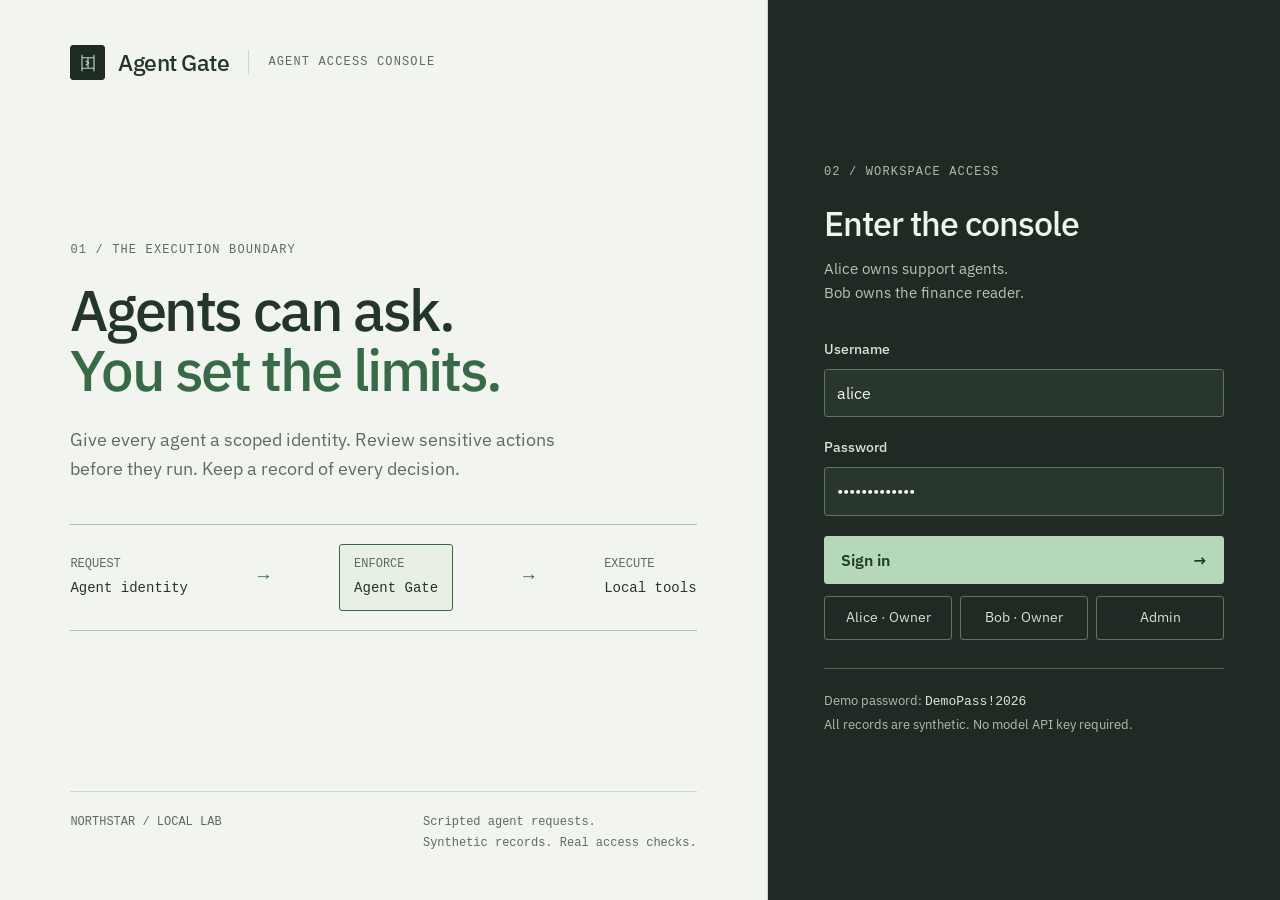
==== web/index.html @ b52f1c4b "Publish Agent Gate access console, Python backend, and public browser demo" ====
<!doctype html>
<html lang="en">
<head>
  <meta charset="utf-8">
  <meta name="viewport" content="width=device-width,initial-scale=1">
  <meta name="theme-color" content="#202a25">
  <title>Agent Gate · Agent Access Console</title>
  <meta name="description" content="Scoped agent identities, exact-action approvals, and local mock enterprise tools.">
  <link rel="icon" href="favicon.svg">
  <link rel="preload" href="fonts/plex-regular.woff" as="font" type="font/woff" crossorigin>
  <link rel="preload" href="fonts/plex-semibold.woff" as="font" type="font/woff" crossorigin>
  <link rel="stylesheet" href="style.css">
  <script src="app.js" defer></script>
</head>
<body>
  <div id="app"></div>
  <div id="toast" class="hidden" role="status" aria-live="polite"></div>
</body>
</html>
---- web/style.css ----
@font-face{font-family:'IBM Plex Sans';src:url('fonts/plex-regular.woff') format('woff');font-style:normal;font-weight:400;font-display:swap}
@font-face{font-family:'IBM Plex Sans';src:url('fonts/plex-medium.woff') format('woff');font-style:normal;font-weight:500;font-display:swap}
@font-face{font-family:'IBM Plex Sans';src:url('fonts/plex-semibold.woff') format('woff');font-style:normal;font-weight:600 800;font-display:swap}
:root{--ink:#202a25;--text:#24352b;--muted:#5d6c62;--paper:#f1f4ef;--surface:#fcfdfb;--accent:#386a48;--accent-dark:#285137;--accent-soft:#e3eee2;--line:#cdd7cc;--nav-line:#465449;--radius:3px;--bad:#993e36;--bad-soft:#f6e8e3;--warn:#815b26;--warn-soft:#f6eddb;--font:'IBM Plex Sans',Arial,sans-serif;--mono:ui-monospace,'SFMono-Regular',Consolas,'Liberation Mono',monospace;color-scheme:light}
*{box-sizing:border-box}
body{margin:0;background:var(--paper);font:16px/1.55 var(--font);color:var(--text);-webkit-font-smoothing:antialiased}
::selection{background:#c4dcc4;color:var(--ink)}
button,input,select,textarea{font:inherit}
button,a,input,select,textarea{outline-offset:4px}
:where(button,a,input,select,textarea):focus-visible{outline:2px solid var(--accent);outline-offset:3px}
button{cursor:pointer;border:1px solid var(--line);border-radius:var(--radius);background:var(--surface);padding:10px 16px;color:var(--text);font-weight:600;min-height:44px;transition:background .16s ease,border-color .16s ease,color .16s ease,transform .16s ease}
button:hover{background:var(--accent-soft);border-color:#809c85;color:var(--accent-dark)}
button:active{transform:translateY(1px)}
button:disabled{opacity:.5;cursor:wait;transform:none}
a{color:var(--accent);text-underline-offset:4px;transition:color .16s ease}
a:hover{color:var(--accent-dark)}
.primary{background:var(--accent);border-color:var(--accent);color:#fff}
.primary:hover{background:var(--accent-dark);border-color:var(--accent-dark);color:#fff}
input,select,textarea{width:100%;border:1px solid #a7b8a8;border-radius:var(--radius);background:var(--surface);color:var(--text);padding:11px 12px;transition:border-color .16s ease,background .16s ease;min-height:46px}
input:hover,select:hover,textarea:hover{border-color:var(--accent);background:#fff}
input:focus,select:focus,textarea:focus{border-color:var(--accent)}
textarea{min-height:148px;resize:vertical;font-size:15px;line-height:1.7;tab-size:2}
label{display:block;font-size:14px;font-weight:500;margin:0 0 8px}
h1,h2,h3,p{margin:0}
h1{font-size:clamp(28px,2.5vw,40px);font-weight:500;letter-spacing:-1.3px;line-height:1.15}
h2{font-size:23px;font-weight:500;letter-spacing:-.7px;line-height:1.25}
h3{font-size:18px;font-weight:500;letter-spacing:-.3px}
strong{font-weight:600}
.muted{color:var(--muted);font-size:14px;line-height:1.6}
.small{font-size:14px;line-height:1.6}
.mono{font-family:var(--mono);font-size:14px}
.eyebrow,.section-index,.nav-index,.meta-label,.environment,.panel-kicker{font-family:var(--mono);font-size:12px;font-weight:400;text-transform:uppercase;letter-spacing:1.15px;line-height:1.6}
.eyebrow{color:var(--muted);margin-bottom:10px}
.hidden{display:none!important}
.shell{min-height:100vh}
.console-head{background:var(--ink);color:#ecf2eb;padding:0 40px;border-bottom:1px solid #111c15}
.console-top{display:flex;align-items:center;justify-content:space-between;gap:24px;padding:23px 0 19px}
.brand{display:flex;align-items:center;gap:13px;font-size:23px;font-weight:500;letter-spacing:-.5px;white-space:nowrap}
.mark{display:grid;place-items:center;width:35px;height:35px;border:1px solid #617466;border-radius:var(--radius);color:#bad8bd;flex-shrink:0}
.mark svg{width:24px;height:24px}
.brand-divider{height:25px;width:1px;background:var(--nav-line);margin:0 6px}
.brand-caption{font:12px/1.6 var(--mono);text-transform:uppercase;letter-spacing:1.15px;color:#b9c7bc}
.environment{color:#bed1bf;display:flex;align-items:center;gap:10px;white-space:nowrap}
.environment:before{content:'';height:6px;width:6px;background:#b5d8bb;border-radius:var(--radius)}
.nav{display:flex;gap:4px;border-top:1px solid var(--nav-line);overflow-x:auto;scrollbar-width:thin}
.nav button{display:flex;align-items:center;gap:11px;position:relative;text-align:left;background:transparent;color:#c0cec2;border-color:transparent;border-radius:var(--radius);padding:16px 18px;white-space:nowrap;font-size:15px;font-weight:400;min-height:56px}
.nav button:first-child{padding-left:0;padding-right:23px}
.nav button:hover{background:#304136;color:#fff}
.nav button.active{color:#fff;background:#ffffff08}
.nav button.active:hover{background:#3a4d3e;border-color:#738a77}
.nav button.active:after{content:'';position:absolute;bottom:0;left:12px;right:12px;height:2px;background:#b5d8bb}
.nav button:first-child.active:after{left:0}
.nav button:focus-visible{outline-color:#bad8bd;outline-offset:-4px}
.nav-index{color:#8ea193;font-size:12px}
.nav .active .nav-index{color:#b5d8bb}
.main{max-width:1540px;padding:35px 40px 28px;margin:auto;min-width:0}
.topline{display:flex;justify-content:space-between;align-items:center;gap:20px;margin-bottom:26px}
.top-actions{display:flex;align-items:center;gap:20px}
.account{display:flex;gap:10px;align-items:center}
.account strong{display:block;font-size:15px}
.account .muted{display:block;font-size:13px}
.avatar{border:1px solid #a9b9a9;color:var(--accent);border-radius:var(--radius);width:37px;height:37px;display:grid;place-items:center;font:15px var(--mono)}
.status-strip{display:flex;gap:0;align-items:stretch;border-top:1px solid var(--line);border-bottom:1px solid var(--line);margin-bottom:28px}
.status-item{display:flex;align-items:center;gap:15px;padding:17px 28px 17px 0;min-width:0}
.status-item+.status-item{border-left:1px solid var(--line);padding-left:28px}
.status-item:last-child{margin-left:auto}
.status-value{font:25px/1.1 var(--mono);letter-spacing:-1px;white-space:nowrap}
.status-item strong{display:block;font-size:14px;font-weight:500}
.status-item .muted{font-size:13px}
.workspace{display:grid;grid-template-columns:minmax(0,1fr) 330px;gap:24px;align-items:start}
.panel{background:var(--surface);border:1px solid var(--line);border-radius:var(--radius);padding:26px;min-width:0}
.panel-head{display:flex;justify-content:space-between;align-items:center;gap:16px;padding-bottom:20px;border-bottom:1px solid var(--line);margin-bottom:24px}
.panel-kicker{color:var(--muted);margin-bottom:8px}
.section-index{color:var(--accent);display:flex;gap:10px;align-items:center;flex-shrink:0}
.section-index:before{content:'';height:1px;width:25px;background:var(--accent)}
.builder-section{display:grid;grid-template-columns:120px minmax(0,1fr);gap:20px;padding:0 0 24px;margin-bottom:24px;border-bottom:1px solid var(--line)}
.builder-section:last-of-type{margin-bottom:18px}
.step-caption{padding-top:2px}
.step-caption .meta-label{color:var(--muted);margin-bottom:5px}
.step-caption h3{font-size:16px}
.builder-fields{min-width:0;display:grid;gap:16px}
.identity-controls{display:grid;grid-template-columns:minmax(0,1fr) auto;gap:12px;align-items:end}
.identity-controls button{white-space:nowrap;min-height:47px}
.credential-message{font:12px/1.6 var(--mono);color:var(--muted);overflow-wrap:anywhere}
.request-fields{display:grid;grid-template-columns:minmax(0,1fr) minmax(150px,.7fr);gap:16px}
.approval-field{max-width:420px}
.approval-field .muted{margin-top:7px;font-size:13px}
.execute-bar{display:flex;gap:20px;align-items:center;justify-content:space-between}
.execute-bar .muted{max-width:330px;font-size:13px}
.execute-bar button{display:flex;align-items:center;justify-content:space-between;gap:26px;min-width:205px}
.permission-panel{background:#e9efe6;padding:23px}
.permission-panel .panel-head{align-items:flex-start}
.permission-panel h2{font-size:21px}
.permission-panel .resource-row{padding:18px 0;align-items:flex-start}
.identity-number{color:#718672;font:12px var(--mono);padding-top:5px}
.scope-list{display:flex;flex-wrap:wrap;gap:6px;margin-top:10px}
.scope-tag{font:12px/1.5 var(--mono);padding:4px 7px;border:1px solid #bccbbb;border-radius:var(--radius);color:var(--accent-dark);background:#f7faf4;overflow-wrap:anywhere}
.resource-row{display:flex;justify-content:space-between;gap:16px;align-items:center;padding:18px 0;border-bottom:1px solid var(--line)}
.resource-row:last-child{border-bottom:0}
.resource-row strong{font-size:16px}
.resource-list{display:grid;gap:0}
.resource-row .mono{overflow-wrap:anywhere}
.divider{margin:23px 0;border-top:1px solid var(--line)}
.flow-list{list-style:none;padding:0;margin:17px 0 0;counter-reset:flow;display:grid;gap:12px}
.flow-list li{counter-increment:flow;display:flex;gap:12px;font-size:14px;line-height:1.6}
.flow-list li:before{content:counter(flow,decimal-leading-zero);font:12px/1.8 var(--mono);color:var(--accent);flex-shrink:0}
.boundary-note{margin-top:24px;padding-top:17px;border-top:1px solid #bccbbb}
.boundary-note .meta-label{color:var(--accent);margin-bottom:8px}
.boundary-note p{font-size:13px;line-height:1.7;color:var(--muted)}
.pill{display:inline-block;padding:4px 8px;border:1px solid var(--line);border-radius:var(--radius);background:#edf1eb;color:#53634f;font:12px/1.5 var(--mono);white-space:nowrap}
.pill.allow,.pill.approved{background:#e4efdf;color:#315c3c;border-color:#b6ceb2}
.pill.deny,.pill.revoked,.pill.rejected{background:var(--bad-soft);color:var(--bad);border-color:#ddbeb5}
.pill.pending,.pill.approval_required{background:var(--warn-soft);color:var(--warn);border-color:#d8c59e}
.pill.consumed,.pill.expired{background:#edf0e9;color:#5c6858}
.result{margin-top:24px;border-top:1px solid var(--line);padding-top:21px}
.result-banner{display:flex;align-items:center;gap:13px;margin-bottom:17px}
.result-symbol{width:36px;height:36px;border:1px solid var(--line);border-radius:var(--radius);display:grid;place-items:center;color:var(--accent);font-size:22px;flex-shrink:0}
.result-empty{display:flex;justify-content:space-between;align-items:start;gap:24px}
.result-empty .muted{max-width:460px}
.result-empty .meta-label{margin-bottom:8px;color:var(--muted)}
.waiting-label{font:12px/1.5 var(--mono);color:var(--muted);white-space:nowrap;padding-top:3px}
.code{background:var(--ink);color:#d7e6d4;border:1px solid #425747;border-radius:var(--radius);padding:18px;font:14px/1.8 var(--mono);overflow:auto;white-space:pre-wrap;overflow-wrap:anywhere;max-height:300px;margin:16px 0 0}
.trace{list-style:none;padding:0;margin:16px 0;counter-reset:trace}
.trace li{counter-increment:trace;padding:8px 0;border-bottom:1px solid #e4eae1;font-size:14px;display:flex;gap:14px;align-items:baseline;overflow-wrap:anywhere}
.trace li:before{content:counter(trace,decimal-leading-zero);font:12px/1.6 var(--mono);color:var(--accent);flex-shrink:0}
.actions{display:flex;flex-wrap:wrap;gap:10px;align-items:center}
.table-wrap{overflow:auto;scrollbar-width:thin}
table{width:100%;border-collapse:collapse;font-size:14px}
th{text-align:left;color:var(--muted);font:12px/1.6 var(--mono);text-transform:uppercase;letter-spacing:.65px;border-bottom:1px solid #9fb49f;padding:13px 16px;background:#f3f6f0;white-space:nowrap}
td{border-bottom:1px solid var(--line);padding:17px 16px;vertical-align:top;font-variant-numeric:tabular-nums;max-width:420px}
td:first-child,th:first-child{padding-left:10px}
td:last-child,th:last-child{padding-right:10px}
tbody tr{transition:background .16s ease}
tbody tr:hover{background:#eef4ea}
td pre{margin:6px 0 0;white-space:pre-wrap;overflow-wrap:anywhere}
td .muted{margin-top:4px;font-size:13px}
td .actions button{padding:7px 11px;min-height:38px}
.notice{background:#eef3e9;border:1px solid #c7d6c0;border-left:3px solid var(--accent);border-radius:var(--radius);padding:14px 16px;font-size:14px;line-height:1.65;margin-bottom:22px}
.spaced{margin-top:22px}
.empty{padding:28px 0;color:var(--muted);font-size:14px}
.console-foot{display:flex;justify-content:space-between;gap:20px;margin-top:27px;padding-top:17px;border-top:1px solid var(--line);color:var(--muted);font:12px/1.7 var(--mono)}
#toast{position:fixed;bottom:24px;right:24px;max-width:min(460px,calc(100vw - 32px));background:var(--ink);color:#eff5ec;padding:16px 20px;border:1px solid #68806b;border-left:3px solid #b5d8bb;border-radius:var(--radius);z-index:20;font-size:14px;line-height:1.6}
.error-text{color:var(--bad);margin-top:12px;font-size:14px;min-height:0}
.login-wrap{min-height:100vh;display:grid;grid-template-columns:minmax(0,1.2fr) minmax(410px,.8fr)}
.login-story{background:var(--paper);color:var(--text);padding:45px clamp(35px,5.5vw,85px);display:flex;flex-direction:column;justify-content:space-between;gap:60px;border-right:1px solid var(--line)}
.login-story .mark{background:var(--ink);border-color:var(--ink)}
.login-story .brand-caption{color:var(--muted)}
.login-story .brand-divider{background:var(--line)}
.login-copy{margin:35px 0;max-width:660px}
.login-story h1{font-size:clamp(44px,4.5vw,68px);max-width:660px;line-height:1.05;letter-spacing:-2.4px;margin:20px 0 24px;font-weight:500}
.login-story h1 span{color:var(--accent)}
.login-story .intro{font-size:18px;line-height:1.65;color:var(--muted);max-width:520px}
.boundary-diagram{margin-top:40px;border-top:1px solid #aebeac;border-bottom:1px solid #aebeac;display:flex;align-items:center;justify-content:space-between;gap:16px;padding:19px 0;font:12px/1.8 var(--mono);color:var(--muted)}
.boundary-diagram strong{display:block;font-size:14px;font-weight:400;color:var(--text)}
.boundary-diagram .boundary-arrow{color:var(--accent);font-size:19px}
.boundary-diagram .boundary-center{padding:9px 14px;border:1px solid var(--accent);border-radius:var(--radius);background:#e8f0e3}
.story-footer{display:flex;align-items:start;justify-content:space-between;gap:25px;border-top:1px solid var(--line);padding-top:20px;font:12px/1.8 var(--mono);color:var(--muted)}
.story-footer p{max-width:340px}
.login-side{background:var(--ink);display:flex;align-items:center;justify-content:center;padding:45px 40px;color:#eff5ec}
.login-form{max-width:400px;width:100%}
.login-form .eyebrow{color:#aabdae;margin-bottom:20px}
.login-form h2{font-size:34px;font-weight:500;letter-spacing:-1px;margin-bottom:12px}
.login-form>.muted{color:#b4c6b8;font-size:15px}
.login-form form{margin-top:34px}
.login-form .field{margin-bottom:20px}
.login-form label{color:#d9e4d9;font-size:14px}
.login-form input{background:#29362d;color:#f2f6ee;border-color:#617364}
.login-form input:hover,.login-form input:focus{background:#304036;border-color:#b5d8bb}
.login-form :focus-visible{outline-color:#b5d8bb}
.login-form .primary{width:100%;display:flex;justify-content:space-between;align-items:center;background:#b5d8bb;color:#203c29;border-color:#b5d8bb;margin-top:9px;min-height:48px}
.login-form .primary:hover{background:#d0e6ce;border-color:#d0e6ce}
.login-users{display:grid;grid-template-columns:1fr 1fr 1fr;gap:8px;margin-top:12px}
.login-users button{padding:9px 5px;font-size:14px;font-weight:400;background:transparent;color:#d5e2d4;border-color:#617364}
.login-users button:hover{background:#3a4d3e;color:#fff;border-color:#b5d8bb}
.login-foot{margin-top:28px;border-top:1px solid #4d6252;padding-top:20px;color:#acbeaf;font-size:13px;line-height:1.8}
.login-foot .mono{color:#d9ead7;font-size:13px}
.login-form .error-text{color:#ffc0ae}
@media(min-width:1650px){.console-top,.nav{max-width:1460px;margin:auto}}
@media(max-width:1200px){.main{padding:30px 26px}.console-head{padding:0 26px}.workspace{grid-template-columns:minmax(0,1fr) 290px;gap:18px}.panel{padding:22px}.builder-section{grid-template-columns:95px minmax(0,1fr);gap:15px}.identity-controls{grid-template-columns:1fr}.identity-controls button{justify-self:start}.status-item{padding-right:20px}.status-item+.status-item{padding-left:20px}.login-story{padding:35px}.login-side{padding:35px}.brand-caption{font-size:11px}}
@media(max-width:950px){.workspace{grid-template-columns:1fr}.permission-panel{display:grid;grid-template-columns:1fr 1fr;gap:24px}.permission-panel .panel-head{grid-column:1/-1;margin-bottom:0}.permission-panel .divider{display:none}.permission-panel .boundary-note{grid-column:1/-1;margin-top:0}.permission-panel .flow-list{margin-top:12px}.console-top .brand-caption,.console-top .brand-divider{display:none}.status-item .muted{display:none}.status-item{gap:10px}.status-value{font-size:22px}.status-item strong{font-size:13px}.login-wrap{grid-template-columns:minmax(0,1fr) minmax(340px,.9fr)}.login-story h1{font-size:48px}.boundary-diagram{flex-wrap:wrap;gap:10px}.boundary-diagram .boundary-center{padding:7px}.story-footer{display:block}.story-footer p{margin-top:10px}}
@media(max-width:700px){.console-head{padding:0 16px}.console-top{padding:19px 0 15px;gap:12px}.brand{font-size:21px}.environment{font-size:10px;letter-spacing:.6px}.nav{gap:0}.nav button{font-size:14px;padding:13px 12px;min-height:50px}.nav button:first-child{padding-right:15px}.nav-index{display:none}.main{padding:25px 16px}.topline{align-items:start;margin-bottom:22px;gap:12px}h1{font-size:29px;letter-spacing:-.9px}.eyebrow{font-size:11px;letter-spacing:1px}.account{display:none}.top-actions button{font-size:14px;padding:8px 11px;white-space:nowrap;min-height:40px}.status-strip{flex-wrap:wrap;margin-bottom:22px}.status-item{padding:13px 15px 13px 0;flex:1}.status-item+.status-item{padding-left:15px}.status-item:last-child{flex-basis:100%;border-left:0;border-top:1px solid var(--line);padding-left:0;margin-left:0;justify-content:space-between}.status-item:last-child .muted{display:block}.status-value{font-size:21px}.panel{padding:19px}.panel-head{margin-bottom:20px;gap:12px}h2{font-size:21px}.section-index{font-size:11px}.section-index:before{width:14px}.builder-section{grid-template-columns:1fr;gap:16px}.step-caption{display:flex;gap:13px;align-items:baseline}.step-caption .meta-label{margin:0}.request-fields{grid-template-columns:1fr}.identity-controls{grid-template-columns:1fr}.identity-controls button{width:100%}.execute-bar{flex-direction:column;align-items:stretch;gap:13px}.execute-bar .muted{max-width:none}.execute-bar button{width:100%}.result-empty{display:block}.waiting-label{display:block;margin-top:13px}.permission-panel{display:block}.permission-panel .panel-head{margin-bottom:9px}.permission-panel .divider{display:block}.permission-panel .boundary-note{margin-top:24px}.resource-row{align-items:start;flex-wrap:wrap}.table-wrap{margin-right:-3px}.panel-head>button{padding:8px 11px;font-size:14px;flex-shrink:0}.console-foot{display:block;font-size:11px}.console-foot span{display:block}.console-foot span+span{margin-top:6px}.login-wrap{display:block}.login-story{padding:26px;gap:30px;border-right:0;border-bottom:1px solid var(--line)}.login-story .brand-caption,.login-story .brand-divider{display:none}.login-copy{margin:0}.login-story h1{font-size:42px;margin:14px 0 19px;letter-spacing:-1.5px}.login-story .intro{font-size:16px}.boundary-diagram{margin-top:24px;flex-wrap:nowrap;font-size:10px;gap:8px}.boundary-diagram strong{font-size:12px}.boundary-diagram .boundary-center{padding:6px 8px}.story-footer{display:none}.login-side{padding:34px 26px 42px}.login-form h2{font-size:29px}.login-form .eyebrow{margin-bottom:12px}.login-form form{margin-top:25px}#toast{bottom:16px;right:16px}.resource-row button{font-size:14px}}
@media(prefers-reduced-motion:reduce){*,*:before,*:after{transition:none!important;scroll-behavior:auto!important}}
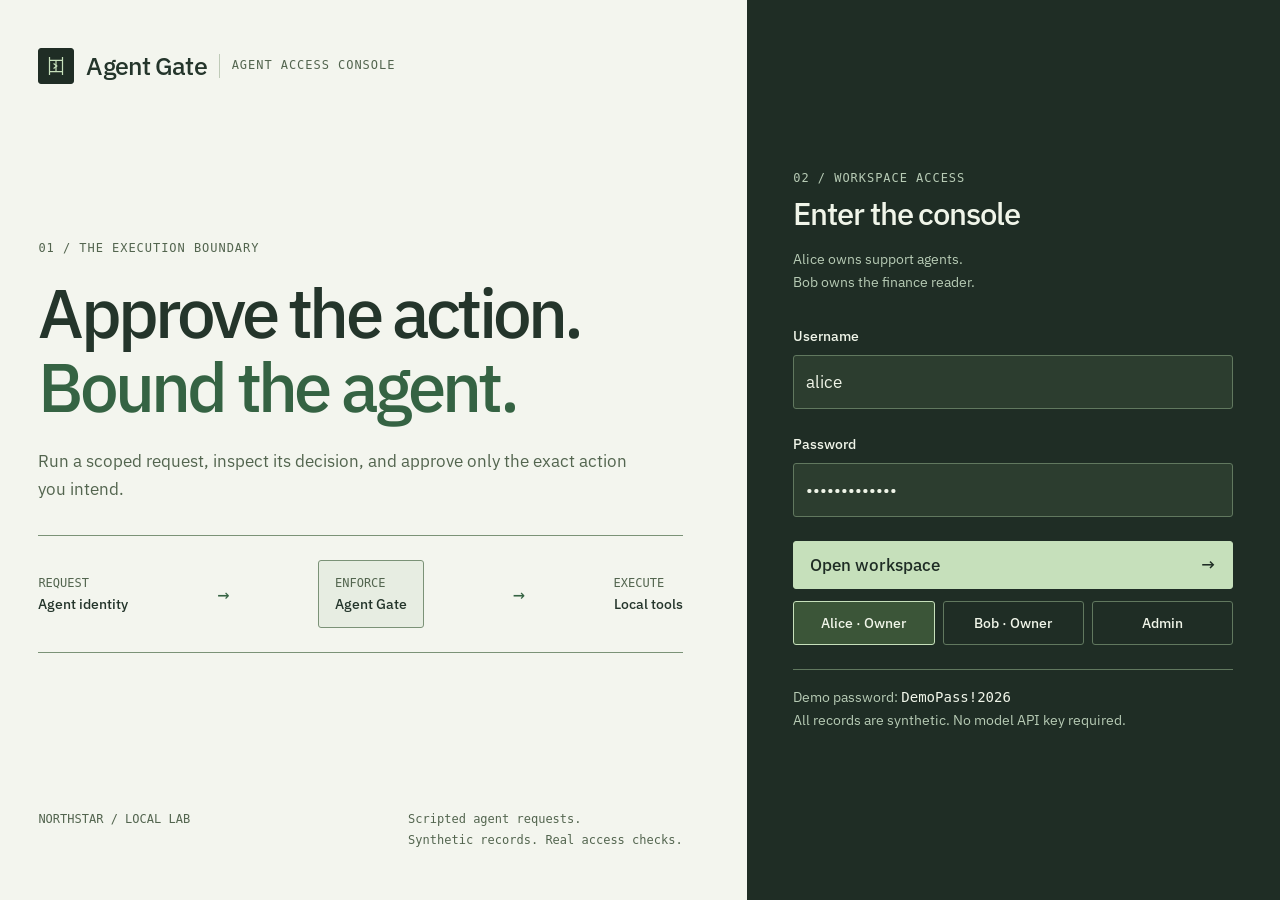
==== commit ec967494: "Refine Agent Gate design system, decision circuit, responsive evidence, and accessible states" ====
--- a/web/index.html
+++ b/web/index.html
@@ -6,6 +6,13 @@
   <meta name="theme-color" content="#202a25">
   <title>Agent Gate · Agent Access Console</title>
   <meta name="description" content="Scoped agent identities, exact-action approvals, and local mock enterprise tools.">
+  <meta property="og:title" content="Agent Gate · Accountable agent access">
+  <meta property="og:description" content="Run a scoped request. Inspect its decision. Approve the exact action.">
+  <meta property="og:type" content="website">
+  <meta property="og:image" content="/og.png">
+  <meta property="og:image:width" content="1200">
+  <meta property="og:image:height" content="630">
+  <meta name="twitter:card" content="summary_large_image">
   <link rel="icon" href="favicon.svg">
   <link rel="preload" href="fonts/plex-regular.woff" as="font" type="font/woff" crossorigin>
   <link rel="preload" href="fonts/plex-semibold.woff" as="font" type="font/woff" crossorigin>
@@ -13,7 +20,9 @@
   <script src="app.js" defer></script>
 </head>
 <body>
+  <a class="skip-link" href="#main-content">Skip to workspace</a>
   <div id="app"></div>
+  <noscript><main class="not-found"><h1>Agent Gate needs JavaScript.</h1><p>Enable JavaScript to explore the interactive access console, or download the Python backend from GitHub.</p></main></noscript>
   <div id="toast" class="hidden" role="status" aria-live="polite"></div>
 </body>
 </html>
--- a/web/style.css
+++ b/web/style.css
@@ -1,182 +1,44 @@
-@font-face{font-family:'IBM Plex Sans';src:url('fonts/plex-regular.woff') format('woff');font-style:normal;font-weight:400;font-display:swap}
-@font-face{font-family:'IBM Plex Sans';src:url('fonts/plex-medium.woff') format('woff');font-style:normal;font-weight:500;font-display:swap}
-@font-face{font-family:'IBM Plex Sans';src:url('fonts/plex-semibold.woff') format('woff');font-style:normal;font-weight:600 800;font-display:swap}
-:root{--ink:#202a25;--text:#24352b;--muted:#5d6c62;--paper:#f1f4ef;--surface:#fcfdfb;--accent:#386a48;--accent-dark:#285137;--accent-soft:#e3eee2;--line:#cdd7cc;--nav-line:#465449;--radius:3px;--bad:#993e36;--bad-soft:#f6e8e3;--warn:#815b26;--warn-soft:#f6eddb;--font:'IBM Plex Sans',Arial,sans-serif;--mono:ui-monospace,'SFMono-Regular',Consolas,'Liberation Mono',monospace;color-scheme:light}
-*{box-sizing:border-box}
-body{margin:0;background:var(--paper);font:16px/1.55 var(--font);color:var(--text);-webkit-font-smoothing:antialiased}
-::selection{background:#c4dcc4;color:var(--ink)}
-button,input,select,textarea{font:inherit}
-button,a,input,select,textarea{outline-offset:4px}
-:where(button,a,input,select,textarea):focus-visible{outline:2px solid var(--accent);outline-offset:3px}
-button{cursor:pointer;border:1px solid var(--line);border-radius:var(--radius);background:var(--surface);padding:10px 16px;color:var(--text);font-weight:600;min-height:44px;transition:background .16s ease,border-color .16s ease,color .16s ease,transform .16s ease}
-button:hover{background:var(--accent-soft);border-color:#809c85;color:var(--accent-dark)}
-button:active{transform:translateY(1px)}
-button:disabled{opacity:.5;cursor:wait;transform:none}
-a{color:var(--accent);text-underline-offset:4px;transition:color .16s ease}
-a:hover{color:var(--accent-dark)}
-.primary{background:var(--accent);border-color:var(--accent);color:#fff}
-.primary:hover{background:var(--accent-dark);border-color:var(--accent-dark);color:#fff}
-input,select,textarea{width:100%;border:1px solid #a7b8a8;border-radius:var(--radius);background:var(--surface);color:var(--text);padding:11px 12px;transition:border-color .16s ease,background .16s ease;min-height:46px}
-input:hover,select:hover,textarea:hover{border-color:var(--accent);background:#fff}
-input:focus,select:focus,textarea:focus{border-color:var(--accent)}
-textarea{min-height:148px;resize:vertical;font-size:15px;line-height:1.7;tab-size:2}
-label{display:block;font-size:14px;font-weight:500;margin:0 0 8px}
-h1,h2,h3,p{margin:0}
-h1{font-size:clamp(28px,2.5vw,40px);font-weight:500;letter-spacing:-1.3px;line-height:1.15}
-h2{font-size:23px;font-weight:500;letter-spacing:-.7px;line-height:1.25}
-h3{font-size:18px;font-weight:500;letter-spacing:-.3px}
-strong{font-weight:600}
-.muted{color:var(--muted);font-size:14px;line-height:1.6}
-.small{font-size:14px;line-height:1.6}
-.mono{font-family:var(--mono);font-size:14px}
-.eyebrow,.section-index,.nav-index,.meta-label,.environment,.panel-kicker{font-family:var(--mono);font-size:12px;font-weight:400;text-transform:uppercase;letter-spacing:1.15px;line-height:1.6}
-.eyebrow{color:var(--muted);margin-bottom:10px}
-.hidden{display:none!important}
-.shell{min-height:100vh}
-.console-head{background:var(--ink);color:#ecf2eb;padding:0 40px;border-bottom:1px solid #111c15}
-.console-top{display:flex;align-items:center;justify-content:space-between;gap:24px;padding:23px 0 19px}
-.brand{display:flex;align-items:center;gap:13px;font-size:23px;font-weight:500;letter-spacing:-.5px;white-space:nowrap}
-.mark{display:grid;place-items:center;width:35px;height:35px;border:1px solid #617466;border-radius:var(--radius);color:#bad8bd;flex-shrink:0}
-.mark svg{width:24px;height:24px}
-.brand-divider{height:25px;width:1px;background:var(--nav-line);margin:0 6px}
-.brand-caption{font:12px/1.6 var(--mono);text-transform:uppercase;letter-spacing:1.15px;color:#b9c7bc}
-.environment{color:#bed1bf;display:flex;align-items:center;gap:10px;white-space:nowrap}
-.environment:before{content:'';height:6px;width:6px;background:#b5d8bb;border-radius:var(--radius)}
-.nav{display:flex;gap:4px;border-top:1px solid var(--nav-line);overflow-x:auto;scrollbar-width:thin}
-.nav button{display:flex;align-items:center;gap:11px;position:relative;text-align:left;background:transparent;color:#c0cec2;border-color:transparent;border-radius:var(--radius);padding:16px 18px;white-space:nowrap;font-size:15px;font-weight:400;min-height:56px}
-.nav button:first-child{padding-left:0;padding-right:23px}
-.nav button:hover{background:#304136;color:#fff}
-.nav button.active{color:#fff;background:#ffffff08}
-.nav button.active:hover{background:#3a4d3e;border-color:#738a77}
-.nav button.active:after{content:'';position:absolute;bottom:0;left:12px;right:12px;height:2px;background:#b5d8bb}
-.nav button:first-child.active:after{left:0}
-.nav button:focus-visible{outline-color:#bad8bd;outline-offset:-4px}
-.nav-index{color:#8ea193;font-size:12px}
-.nav .active .nav-index{color:#b5d8bb}
-.main{max-width:1540px;padding:35px 40px 28px;margin:auto;min-width:0}
-.topline{display:flex;justify-content:space-between;align-items:center;gap:20px;margin-bottom:26px}
-.top-actions{display:flex;align-items:center;gap:20px}
-.account{display:flex;gap:10px;align-items:center}
-.account strong{display:block;font-size:15px}
-.account .muted{display:block;font-size:13px}
-.avatar{border:1px solid #a9b9a9;color:var(--accent);border-radius:var(--radius);width:37px;height:37px;display:grid;place-items:center;font:15px var(--mono)}
-.status-strip{display:flex;gap:0;align-items:stretch;border-top:1px solid var(--line);border-bottom:1px solid var(--line);margin-bottom:28px}
-.status-item{display:flex;align-items:center;gap:15px;padding:17px 28px 17px 0;min-width:0}
-.status-item+.status-item{border-left:1px solid var(--line);padding-left:28px}
-.status-item:last-child{margin-left:auto}
-.status-value{font:25px/1.1 var(--mono);letter-spacing:-1px;white-space:nowrap}
-.status-item strong{display:block;font-size:14px;font-weight:500}
-.status-item .muted{font-size:13px}
-.workspace{display:grid;grid-template-columns:minmax(0,1fr) 330px;gap:24px;align-items:start}
-.panel{background:var(--surface);border:1px solid var(--line);border-radius:var(--radius);padding:26px;min-width:0}
-.panel-head{display:flex;justify-content:space-between;align-items:center;gap:16px;padding-bottom:20px;border-bottom:1px solid var(--line);margin-bottom:24px}
-.panel-kicker{color:var(--muted);margin-bottom:8px}
-.section-index{color:var(--accent);display:flex;gap:10px;align-items:center;flex-shrink:0}
-.section-index:before{content:'';height:1px;width:25px;background:var(--accent)}
-.builder-section{display:grid;grid-template-columns:120px minmax(0,1fr);gap:20px;padding:0 0 24px;margin-bottom:24px;border-bottom:1px solid var(--line)}
-.builder-section:last-of-type{margin-bottom:18px}
-.step-caption{padding-top:2px}
-.step-caption .meta-label{color:var(--muted);margin-bottom:5px}
-.step-caption h3{font-size:16px}
-.builder-fields{min-width:0;display:grid;gap:16px}
-.identity-controls{display:grid;grid-template-columns:minmax(0,1fr) auto;gap:12px;align-items:end}
-.identity-controls button{white-space:nowrap;min-height:47px}
-.credential-message{font:12px/1.6 var(--mono);color:var(--muted);overflow-wrap:anywhere}
-.request-fields{display:grid;grid-template-columns:minmax(0,1fr) minmax(150px,.7fr);gap:16px}
-.approval-field{max-width:420px}
-.approval-field .muted{margin-top:7px;font-size:13px}
-.execute-bar{display:flex;gap:20px;align-items:center;justify-content:space-between}
-.execute-bar .muted{max-width:330px;font-size:13px}
-.execute-bar button{display:flex;align-items:center;justify-content:space-between;gap:26px;min-width:205px}
-.permission-panel{background:#e9efe6;padding:23px}
-.permission-panel .panel-head{align-items:flex-start}
-.permission-panel h2{font-size:21px}
-.permission-panel .resource-row{padding:18px 0;align-items:flex-start}
-.identity-number{color:#718672;font:12px var(--mono);padding-top:5px}
-.scope-list{display:flex;flex-wrap:wrap;gap:6px;margin-top:10px}
-.scope-tag{font:12px/1.5 var(--mono);padding:4px 7px;border:1px solid #bccbbb;border-radius:var(--radius);color:var(--accent-dark);background:#f7faf4;overflow-wrap:anywhere}
-.resource-row{display:flex;justify-content:space-between;gap:16px;align-items:center;padding:18px 0;border-bottom:1px solid var(--line)}
-.resource-row:last-child{border-bottom:0}
-.resource-row strong{font-size:16px}
-.resource-list{display:grid;gap:0}
-.resource-row .mono{overflow-wrap:anywhere}
-.divider{margin:23px 0;border-top:1px solid var(--line)}
-.flow-list{list-style:none;padding:0;margin:17px 0 0;counter-reset:flow;display:grid;gap:12px}
-.flow-list li{counter-increment:flow;display:flex;gap:12px;font-size:14px;line-height:1.6}
-.flow-list li:before{content:counter(flow,decimal-leading-zero);font:12px/1.8 var(--mono);color:var(--accent);flex-shrink:0}
-.boundary-note{margin-top:24px;padding-top:17px;border-top:1px solid #bccbbb}
-.boundary-note .meta-label{color:var(--accent);margin-bottom:8px}
-.boundary-note p{font-size:13px;line-height:1.7;color:var(--muted)}
-.pill{display:inline-block;padding:4px 8px;border:1px solid var(--line);border-radius:var(--radius);background:#edf1eb;color:#53634f;font:12px/1.5 var(--mono);white-space:nowrap}
-.pill.allow,.pill.approved{background:#e4efdf;color:#315c3c;border-color:#b6ceb2}
-.pill.deny,.pill.revoked,.pill.rejected{background:var(--bad-soft);color:var(--bad);border-color:#ddbeb5}
-.pill.pending,.pill.approval_required{background:var(--warn-soft);color:var(--warn);border-color:#d8c59e}
-.pill.consumed,.pill.expired{background:#edf0e9;color:#5c6858}
-.result{margin-top:24px;border-top:1px solid var(--line);padding-top:21px}
-.result-banner{display:flex;align-items:center;gap:13px;margin-bottom:17px}
-.result-symbol{width:36px;height:36px;border:1px solid var(--line);border-radius:var(--radius);display:grid;place-items:center;color:var(--accent);font-size:22px;flex-shrink:0}
-.result-empty{display:flex;justify-content:space-between;align-items:start;gap:24px}
-.result-empty .muted{max-width:460px}
-.result-empty .meta-label{margin-bottom:8px;color:var(--muted)}
-.waiting-label{font:12px/1.5 var(--mono);color:var(--muted);white-space:nowrap;padding-top:3px}
-.code{background:var(--ink);color:#d7e6d4;border:1px solid #425747;border-radius:var(--radius);padding:18px;font:14px/1.8 var(--mono);overflow:auto;white-space:pre-wrap;overflow-wrap:anywhere;max-height:300px;margin:16px 0 0}
-.trace{list-style:none;padding:0;margin:16px 0;counter-reset:trace}
-.trace li{counter-increment:trace;padding:8px 0;border-bottom:1px solid #e4eae1;font-size:14px;display:flex;gap:14px;align-items:baseline;overflow-wrap:anywhere}
-.trace li:before{content:counter(trace,decimal-leading-zero);font:12px/1.6 var(--mono);color:var(--accent);flex-shrink:0}
-.actions{display:flex;flex-wrap:wrap;gap:10px;align-items:center}
-.table-wrap{overflow:auto;scrollbar-width:thin}
-table{width:100%;border-collapse:collapse;font-size:14px}
-th{text-align:left;color:var(--muted);font:12px/1.6 var(--mono);text-transform:uppercase;letter-spacing:.65px;border-bottom:1px solid #9fb49f;padding:13px 16px;background:#f3f6f0;white-space:nowrap}
-td{border-bottom:1px solid var(--line);padding:17px 16px;vertical-align:top;font-variant-numeric:tabular-nums;max-width:420px}
-td:first-child,th:first-child{padding-left:10px}
-td:last-child,th:last-child{padding-right:10px}
-tbody tr{transition:background .16s ease}
-tbody tr:hover{background:#eef4ea}
-td pre{margin:6px 0 0;white-space:pre-wrap;overflow-wrap:anywhere}
-td .muted{margin-top:4px;font-size:13px}
-td .actions button{padding:7px 11px;min-height:38px}
-.notice{background:#eef3e9;border:1px solid #c7d6c0;border-left:3px solid var(--accent);border-radius:var(--radius);padding:14px 16px;font-size:14px;line-height:1.65;margin-bottom:22px}
-.spaced{margin-top:22px}
-.empty{padding:28px 0;color:var(--muted);font-size:14px}
-.console-foot{display:flex;justify-content:space-between;gap:20px;margin-top:27px;padding-top:17px;border-top:1px solid var(--line);color:var(--muted);font:12px/1.7 var(--mono)}
-#toast{position:fixed;bottom:24px;right:24px;max-width:min(460px,calc(100vw - 32px));background:var(--ink);color:#eff5ec;padding:16px 20px;border:1px solid #68806b;border-left:3px solid #b5d8bb;border-radius:var(--radius);z-index:20;font-size:14px;line-height:1.6}
-.error-text{color:var(--bad);margin-top:12px;font-size:14px;min-height:0}
-.login-wrap{min-height:100vh;display:grid;grid-template-columns:minmax(0,1.2fr) minmax(410px,.8fr)}
-.login-story{background:var(--paper);color:var(--text);padding:45px clamp(35px,5.5vw,85px);display:flex;flex-direction:column;justify-content:space-between;gap:60px;border-right:1px solid var(--line)}
-.login-story .mark{background:var(--ink);border-color:var(--ink)}
-.login-story .brand-caption{color:var(--muted)}
-.login-story .brand-divider{background:var(--line)}
-.login-copy{margin:35px 0;max-width:660px}
-.login-story h1{font-size:clamp(44px,4.5vw,68px);max-width:660px;line-height:1.05;letter-spacing:-2.4px;margin:20px 0 24px;font-weight:500}
-.login-story h1 span{color:var(--accent)}
-.login-story .intro{font-size:18px;line-height:1.65;color:var(--muted);max-width:520px}
-.boundary-diagram{margin-top:40px;border-top:1px solid #aebeac;border-bottom:1px solid #aebeac;display:flex;align-items:center;justify-content:space-between;gap:16px;padding:19px 0;font:12px/1.8 var(--mono);color:var(--muted)}
-.boundary-diagram strong{display:block;font-size:14px;font-weight:400;color:var(--text)}
-.boundary-diagram .boundary-arrow{color:var(--accent);font-size:19px}
-.boundary-diagram .boundary-center{padding:9px 14px;border:1px solid var(--accent);border-radius:var(--radius);background:#e8f0e3}
-.story-footer{display:flex;align-items:start;justify-content:space-between;gap:25px;border-top:1px solid var(--line);padding-top:20px;font:12px/1.8 var(--mono);color:var(--muted)}
-.story-footer p{max-width:340px}
-.login-side{background:var(--ink);display:flex;align-items:center;justify-content:center;padding:45px 40px;color:#eff5ec}
-.login-form{max-width:400px;width:100%}
-.login-form .eyebrow{color:#aabdae;margin-bottom:20px}
-.login-form h2{font-size:34px;font-weight:500;letter-spacing:-1px;margin-bottom:12px}
-.login-form>.muted{color:#b4c6b8;font-size:15px}
-.login-form form{margin-top:34px}
-.login-form .field{margin-bottom:20px}
-.login-form label{color:#d9e4d9;font-size:14px}
-.login-form input{background:#29362d;color:#f2f6ee;border-color:#617364}
-.login-form input:hover,.login-form input:focus{background:#304036;border-color:#b5d8bb}
-.login-form :focus-visible{outline-color:#b5d8bb}
-.login-form .primary{width:100%;display:flex;justify-content:space-between;align-items:center;background:#b5d8bb;color:#203c29;border-color:#b5d8bb;margin-top:9px;min-height:48px}
-.login-form .primary:hover{background:#d0e6ce;border-color:#d0e6ce}
-.login-users{display:grid;grid-template-columns:1fr 1fr 1fr;gap:8px;margin-top:12px}
-.login-users button{padding:9px 5px;font-size:14px;font-weight:400;background:transparent;color:#d5e2d4;border-color:#617364}
-.login-users button:hover{background:#3a4d3e;color:#fff;border-color:#b5d8bb}
-.login-foot{margin-top:28px;border-top:1px solid #4d6252;padding-top:20px;color:#acbeaf;font-size:13px;line-height:1.8}
-.login-foot .mono{color:#d9ead7;font-size:13px}
-.login-form .error-text{color:#ffc0ae}
-@media(min-width:1650px){.console-top,.nav{max-width:1460px;margin:auto}}
-@media(max-width:1200px){.main{padding:30px 26px}.console-head{padding:0 26px}.workspace{grid-template-columns:minmax(0,1fr) 290px;gap:18px}.panel{padding:22px}.builder-section{grid-template-columns:95px minmax(0,1fr);gap:15px}.identity-controls{grid-template-columns:1fr}.identity-controls button{justify-self:start}.status-item{padding-right:20px}.status-item+.status-item{padding-left:20px}.login-story{padding:35px}.login-side{padding:35px}.brand-caption{font-size:11px}}
-@media(max-width:950px){.workspace{grid-template-columns:1fr}.permission-panel{display:grid;grid-template-columns:1fr 1fr;gap:24px}.permission-panel .panel-head{grid-column:1/-1;margin-bottom:0}.permission-panel .divider{display:none}.permission-panel .boundary-note{grid-column:1/-1;margin-top:0}.permission-panel .flow-list{margin-top:12px}.console-top .brand-caption,.console-top .brand-divider{display:none}.status-item .muted{display:none}.status-item{gap:10px}.status-value{font-size:22px}.status-item strong{font-size:13px}.login-wrap{grid-template-columns:minmax(0,1fr) minmax(340px,.9fr)}.login-story h1{font-size:48px}.boundary-diagram{flex-wrap:wrap;gap:10px}.boundary-diagram .boundary-center{padding:7px}.story-footer{display:block}.story-footer p{margin-top:10px}}
-@media(max-width:700px){.console-head{padding:0 16px}.console-top{padding:19px 0 15px;gap:12px}.brand{font-size:21px}.environment{font-size:10px;letter-spacing:.6px}.nav{gap:0}.nav button{font-size:14px;padding:13px 12px;min-height:50px}.nav button:first-child{padding-right:15px}.nav-index{display:none}.main{padding:25px 16px}.topline{align-items:start;margin-bottom:22px;gap:12px}h1{font-size:29px;letter-spacing:-.9px}.eyebrow{font-size:11px;letter-spacing:1px}.account{display:none}.top-actions button{font-size:14px;padding:8px 11px;white-space:nowrap;min-height:40px}.status-strip{flex-wrap:wrap;margin-bottom:22px}.status-item{padding:13px 15px 13px 0;flex:1}.status-item+.status-item{padding-left:15px}.status-item:last-child{flex-basis:100%;border-left:0;border-top:1px solid var(--line);padding-left:0;margin-left:0;justify-content:space-between}.status-item:last-child .muted{display:block}.status-value{font-size:21px}.panel{padding:19px}.panel-head{margin-bottom:20px;gap:12px}h2{font-size:21px}.section-index{font-size:11px}.section-index:before{width:14px}.builder-section{grid-template-columns:1fr;gap:16px}.step-caption{display:flex;gap:13px;align-items:baseline}.step-caption .meta-label{margin:0}.request-fields{grid-template-columns:1fr}.identity-controls{grid-template-columns:1fr}.identity-controls button{width:100%}.execute-bar{flex-direction:column;align-items:stretch;gap:13px}.execute-bar .muted{max-width:none}.execute-bar button{width:100%}.result-empty{display:block}.waiting-label{display:block;margin-top:13px}.permission-panel{display:block}.permission-panel .panel-head{margin-bottom:9px}.permission-panel .divider{display:block}.permission-panel .boundary-note{margin-top:24px}.resource-row{align-items:start;flex-wrap:wrap}.table-wrap{margin-right:-3px}.panel-head>button{padding:8px 11px;font-size:14px;flex-shrink:0}.console-foot{display:block;font-size:11px}.console-foot span{display:block}.console-foot span+span{margin-top:6px}.login-wrap{display:block}.login-story{padding:26px;gap:30px;border-right:0;border-bottom:1px solid var(--line)}.login-story .brand-caption,.login-story .brand-divider{display:none}.login-copy{margin:0}.login-story h1{font-size:42px;margin:14px 0 19px;letter-spacing:-1.5px}.login-story .intro{font-size:16px}.boundary-diagram{margin-top:24px;flex-wrap:nowrap;font-size:10px;gap:8px}.boundary-diagram strong{font-size:12px}.boundary-diagram .boundary-center{padding:6px 8px}.story-footer{display:none}.login-side{padding:34px 26px 42px}.login-form h2{font-size:29px}.login-form .eyebrow{margin-bottom:12px}.login-form form{margin-top:25px}#toast{bottom:16px;right:16px}.resource-row button{font-size:14px}}
-@media(prefers-reduced-motion:reduce){*,*:before,*:after{transition:none!important;scroll-behavior:auto!important}}
+@font-face{font-family:'Plex';src:url('fonts/plex-regular.woff') format('woff');font-weight:400;font-display:swap}
+@font-face{font-family:'Plex';src:url('fonts/plex-medium.woff') format('woff');font-weight:500;font-display:swap}
+@font-face{font-family:'Plex';src:url('fonts/plex-semibold.woff') format('woff');font-weight:600 800;font-display:swap}
+:root{
+ --surface:#f3f5ee;--surface-raised:#fcfdf8;--surface-inset:#e7ede2;--surface-dark:#1f2d25;
+ --text:#24352b;--text-muted:#53654f;--text-on-dark:#f0f5e9;--text-muted-on-dark:#b7cbb5;
+ --border:#bfcbb8;--border-strong:#7b9277;--border-on-dark:#61785f;
+ --accent:#356343;--accent-hover:#244f33;--accent-contrast:#fff;--accent-light:#c6e0bb;
+ --focus:#245f39;--error:#983c32;--error-surface:#f6e7df;--pending:#78521d;--pending-surface:#f5edda;
+ --font-display:'Plex',sans-serif;--font-text:'Plex',sans-serif;--font-data:ui-monospace,'SFMono-Regular',Consolas,monospace;
+ --type-xs:.75rem;--type-sm:.875rem;--type-base:clamp(1rem,.94rem + .18vw,1.125rem);--type-md:1.25rem;--type-lg:1.563rem;--type-xl:1.953rem;--type-2xl:2.441rem;--type-display:clamp(2.441rem,1.5rem + 3.5vw,4.768rem);
+ --space-1:4px;--space-2:8px;--space-3:12px;--space-4:16px;--space-6:24px;--space-8:32px;--space-12:48px;--space-16:64px;--space-24:96px;--space-32:128px;
+ --radius:3px;--duration-fast:160ms;--duration-enter:360ms;--ease-enter:cubic-bezier(.2,.8,.2,1);--ease-exit:cubic-bezier(.4,0,1,1);
+ --page-gutter:clamp(16px,3vw,48px);--max-width:1440px;color-scheme:light;
+}
+*{box-sizing:border-box}html{scroll-behavior:smooth}body{margin:0;background:var(--surface);color:var(--text);font:var(--type-base)/1.6 var(--font-text);-webkit-font-smoothing:antialiased}::selection{background:var(--accent-light);color:var(--surface-dark)}
+button,input,select,textarea{font:inherit}button,a,input,select,textarea{outline-offset:4px}button,a{touch-action:manipulation}
+:where(button,a,input,select,textarea):focus-visible{outline:2px solid var(--focus);outline-offset:4px}
+button,.button-link{display:inline-flex;align-items:center;justify-content:center;gap:var(--space-3);min-height:44px;min-width:44px;padding:var(--space-2) var(--space-4);border:1px solid var(--border-strong);border-radius:var(--radius);background:var(--surface-raised);color:var(--text);font-weight:500;cursor:pointer;text-decoration:none;transition:background var(--duration-fast) var(--ease-enter),border-color var(--duration-fast) var(--ease-enter),color var(--duration-fast) var(--ease-enter),transform var(--duration-fast) var(--ease-enter)}
+button:hover,.button-link:hover{background:var(--surface-inset);border-color:var(--accent);color:var(--accent-hover)}button:active,.button-link:active{transform:translateY(1px);transition-timing-function:var(--ease-exit)}button:disabled{background:var(--surface-inset);color:var(--text-muted);border-color:var(--border);cursor:not-allowed;transform:none;opacity:.72}button[aria-busy=true]{cursor:wait}
+.primary{background:var(--accent);color:var(--accent-contrast);border-color:var(--accent)}.primary:hover{background:var(--accent-hover);color:var(--accent-contrast);border-color:var(--accent-hover)}
+a{color:var(--accent);text-underline-offset:4px;transition:color var(--duration-fast) var(--ease-enter)}a:hover{color:var(--accent-hover)}
+input,select,textarea{width:100%;min-width:0;min-height:48px;padding:var(--space-3);background:var(--surface-raised);border:1px solid var(--border-strong);border-radius:var(--radius);color:var(--text);transition:border-color var(--duration-fast) var(--ease-enter),background var(--duration-fast) var(--ease-enter)}input:hover,select:hover,textarea:hover{border-color:var(--accent)}input:focus,select:focus,textarea:focus{border-color:var(--accent);background:#fff}input[aria-invalid=true],textarea[aria-invalid=true]{border-color:var(--error)}textarea{min-height:144px;resize:vertical;font-family:var(--font-data);font-size:var(--type-sm);line-height:1.65}
+label{display:block;margin-bottom:var(--space-2);font-size:var(--type-sm);font-weight:500}h1,h2,h3,p{margin:0}h1,h2,h3{text-wrap:balance;font-family:var(--font-display);font-weight:500;line-height:1.15}h1{font-size:clamp(1.953rem,1.35rem + 1.5vw,2.8rem);letter-spacing:-.045em}h2{font-size:var(--type-lg);letter-spacing:-.035em}h3{font-size:var(--type-md);letter-spacing:-.025em}p{max-width:70ch}.muted{color:var(--text-muted);font-size:var(--type-sm);line-height:1.6}.small{font-size:var(--type-sm);line-height:1.6}.mono{font:var(--type-sm)/1.6 var(--font-data);overflow-wrap:anywhere}.eyebrow,.meta-label,.panel-kicker,.section-index,.nav-index,.environment{font:var(--type-xs)/1.6 var(--font-data);letter-spacing:.08em;text-transform:uppercase}.eyebrow,.panel-kicker{color:var(--text-muted);margin-bottom:var(--space-2)}strong{font-weight:600}.hidden{display:none!important}
+.skip-link{position:fixed;top:var(--space-3);left:var(--space-3);transform:translateY(-200%);padding:var(--space-3) var(--space-4);background:var(--surface-raised);border:1px solid var(--accent);z-index:100}.skip-link:focus{transform:none}
+.shell{min-height:100vh}.console-head{background:var(--surface-dark);color:var(--text-on-dark);padding-inline:var(--page-gutter);border-bottom:1px solid var(--border-on-dark)}.console-top{display:flex;align-items:center;justify-content:space-between;gap:var(--space-4);max-width:var(--max-width);margin:auto;padding-block:var(--space-6)}.brand{display:flex;align-items:center;gap:var(--space-3);font:500 var(--type-lg)/1.2 var(--font-display);letter-spacing:-.035em;white-space:nowrap}.mark{display:grid;place-items:center;flex-shrink:0;width:36px;height:36px;color:var(--accent-light);border:1px solid var(--border-on-dark);border-radius:var(--radius)}.mark svg{width:26px;height:26px}.brand-divider,.brand-caption{display:none}.environment{font-size:var(--type-xs);color:var(--text-muted-on-dark);max-width:140px;text-align:right}
+.nav{display:grid;grid-template-columns:repeat(4,minmax(0,1fr));gap:var(--space-1);border-top:1px solid var(--border-on-dark);padding-block:var(--space-2);max-width:var(--max-width);margin:auto}.nav button{grid-column:span 2;justify-content:flex-start;min-height:48px;background:transparent;border-color:transparent;color:var(--text-muted-on-dark);font-size:var(--type-sm);font-weight:400;padding-inline:var(--space-3);position:relative}.nav button:last-child{grid-column:span 4}.nav button:hover{color:var(--text-on-dark);background:#334b37;border-color:#6b8766}.nav button.active{color:var(--text-on-dark);background:#33432f;border-color:#819e75}.nav button.active:hover{background:#3e5438;border-color:var(--accent-light)}.nav button:focus-visible{outline-color:var(--accent-light);outline-offset:-4px}.nav-index{font-size:var(--type-xs);color:var(--text-muted-on-dark)}
+.main{max-width:calc(var(--max-width) + 2*var(--page-gutter));padding:var(--space-8) var(--page-gutter);margin:auto;min-width:0}.topline{display:grid;grid-template-columns:repeat(4,minmax(0,1fr));gap:var(--space-6);margin-bottom:var(--space-6)}.topline>div{grid-column:span 4}.top-actions{display:flex;align-items:center;justify-content:space-between;gap:var(--space-4);flex-wrap:wrap}.account{display:flex;gap:var(--space-3);align-items:center}.account strong,.account .muted{display:block}.avatar{display:grid;place-items:center;flex-shrink:0;width:36px;height:36px;border:1px solid var(--border-strong);border-radius:var(--radius);font:var(--type-sm) var(--font-data);color:var(--accent)}.actions{display:flex;flex-wrap:wrap;gap:var(--space-2);align-items:center}
+.status-strip{display:grid;grid-template-columns:repeat(4,minmax(0,1fr));border-block:1px solid var(--border);margin-bottom:var(--space-8)}.status-item{grid-column:span 2;display:flex;gap:var(--space-3);align-items:center;padding:var(--space-4) var(--space-2) var(--space-4) 0;min-width:0}.status-item:nth-child(2){padding-left:var(--space-4);border-left:1px solid var(--border)}.status-item:last-child{grid-column:span 4;border-top:1px solid var(--border);justify-content:space-between}.status-value{font:var(--type-lg)/1.1 var(--font-data);font-variant-numeric:tabular-nums;letter-spacing:-.04em}.status-item strong{display:block;font-size:var(--type-sm);font-weight:500}.status-item .muted{display:none}.status-item:last-child .muted{display:block;font-size:var(--type-xs)}
+.workspace{display:grid;grid-template-columns:repeat(4,minmax(0,1fr));gap:var(--space-6);align-items:start}.workspace>.panel{grid-column:span 4}.panel{background:var(--surface-raised);border:1px solid var(--border);border-radius:var(--radius);padding:var(--space-6);min-width:0}.panel-head{display:flex;align-items:flex-start;justify-content:space-between;gap:var(--space-4);padding-bottom:var(--space-6);border-bottom:1px solid var(--border);margin-bottom:var(--space-6);flex-wrap:wrap}.section-index{color:var(--accent);white-space:nowrap}.builder-section{display:grid;grid-template-columns:repeat(4,minmax(0,1fr));gap:var(--space-4);padding-bottom:var(--space-6);margin-bottom:var(--space-6);border-bottom:1px solid var(--border)}.step-caption,.builder-fields{grid-column:span 4}.step-caption{display:flex;align-items:baseline;gap:var(--space-3)}.step-caption .meta-label{color:var(--text-muted)}.step-caption h3{font-size:var(--type-base)}.builder-fields{display:grid;gap:var(--space-4);min-width:0}.identity-controls,.request-fields{display:grid;gap:var(--space-4);min-width:0}.credential-message{font:var(--type-xs)/1.65 var(--font-data);color:var(--text-muted);overflow-wrap:anywhere}.approval-field .muted{margin-top:var(--space-2)}.execute-bar{display:grid;gap:var(--space-4)}.execute-bar button{justify-content:space-between;min-height:48px}.execute-bar .muted{max-width:60ch}
+.permission-panel{background:var(--surface-inset)}.resource-row{display:flex;align-items:start;justify-content:space-between;gap:var(--space-4);padding-block:var(--space-6);border-bottom:1px solid var(--border);flex-wrap:wrap}.resource-row:last-child{border-bottom:0}.resource-row>div{min-width:0}.resource-row strong{font-size:var(--type-base)}.resource-row .muted{margin-top:var(--space-1)}.identity-number{font:var(--type-xs)/1.6 var(--font-data);color:var(--text-muted)}.scope-list{display:flex;flex-wrap:wrap;gap:var(--space-2);margin-top:var(--space-3)}.scope-tag{border:1px solid var(--border-strong);border-radius:var(--radius);padding:var(--space-1) var(--space-2);font:var(--type-xs)/1.6 var(--font-data);color:var(--accent);background:var(--surface-raised);overflow-wrap:anywhere}.divider{margin-block:var(--space-6);border-top:1px solid var(--border)}.flow-list{list-style:none;padding:0;margin:var(--space-4) 0 0;display:grid;gap:var(--space-3);counter-reset:flow}.flow-list li{display:flex;gap:var(--space-3);counter-increment:flow;font-size:var(--type-sm)}.flow-list li:before{content:counter(flow,decimal-leading-zero);font:var(--type-xs)/1.8 var(--font-data);color:var(--accent)}.boundary-note{border-top:1px solid var(--border);padding-top:var(--space-4);margin-top:var(--space-6)}.boundary-note .meta-label{color:var(--accent);margin-bottom:var(--space-2)}.boundary-note p{font-size:var(--type-sm);color:var(--text-muted)}
+.pill{display:inline-block;padding:var(--space-1) var(--space-2);border:1px solid var(--border-strong);border-radius:var(--radius);background:var(--surface-inset);color:var(--text-muted);font:var(--type-xs)/1.5 var(--font-data);white-space:normal;overflow-wrap:anywhere}.pill.allow,.pill.approved{background:#e1edda;color:#2f593b;border-color:#8bac80}.pill.deny,.pill.revoked,.pill.rejected{background:var(--error-surface);color:var(--error);border-color:#c49a8c}.pill.pending,.pill.approval_required{background:var(--pending-surface);color:var(--pending);border-color:#b6a272}.pill.consumed,.pill.expired{background:var(--surface-inset);color:var(--text-muted)}
+.decision-circuit{margin-bottom:var(--space-6);padding:var(--space-6) 0;border-block:1px solid var(--border)}.circuit-heading{display:flex;justify-content:space-between;gap:var(--space-4);margin-bottom:var(--space-4)}.circuit-heading .meta-label{color:var(--text-muted)}.circuit-grid{display:grid;grid-template-columns:repeat(2,minmax(0,1fr));gap:var(--space-4)}.gate-node{border-top:1px solid var(--border);padding-top:var(--space-3);min-width:0;position:relative}.gate-node:before{content:'';position:absolute;top:-3px;left:0;width:6px;height:6px;background:var(--border-strong);border-radius:var(--radius)}.gate-node strong{display:block;font-size:var(--type-sm);font-weight:500}.gate-node span{display:block;color:var(--text-muted);font:var(--type-xs)/1.8 var(--font-data)}.gate-node.pass:before{background:var(--accent)}.gate-node.fail:before{background:var(--error)}.gate-node.wait:before{background:var(--pending)}.gate-node.pass span{color:var(--accent)}.gate-node.fail span{color:var(--error)}.gate-node.wait span{color:var(--pending)}.gate-node.resolved{animation:gate-reveal var(--duration-enter) var(--ease-enter) both}@keyframes gate-reveal{from{opacity:.5;transform:translateY(4px)}to{opacity:1;transform:none}}
+.result{padding-top:var(--space-6);margin-top:var(--space-6);border-top:1px solid var(--border)}.result-banner{display:flex;gap:var(--space-4);align-items:center;margin-bottom:var(--space-6)}.result-symbol{display:grid;place-items:center;flex-shrink:0;width:36px;height:36px;border:1px solid var(--border-strong);border-radius:var(--radius);font-size:var(--type-lg)}.result-empty .meta-label{margin-bottom:var(--space-2)}.waiting-label{display:block;font:var(--type-xs)/1.6 var(--font-data);color:var(--text-muted);margin-top:var(--space-4)}.result-banner .spaced{margin-top:var(--space-2)}.trace{list-style:none;padding:0;margin:var(--space-4) 0;counter-reset:trace}.trace li{display:flex;gap:var(--space-4);padding-block:var(--space-2);border-bottom:1px solid var(--border);font-size:var(--type-sm);counter-increment:trace;overflow-wrap:anywhere}.trace li:before{content:counter(trace,decimal-leading-zero);font:var(--type-xs)/1.8 var(--font-data);color:var(--accent);flex-shrink:0}.code{background:var(--surface-dark);color:var(--text-on-dark);border:1px solid var(--border-on-dark);border-radius:var(--radius);padding:var(--space-4);font:var(--type-sm)/1.65 var(--font-data);white-space:pre-wrap;overflow-wrap:anywhere;max-height:360px;overflow-y:auto;margin:var(--space-4) 0 0;max-width:100%}
+.notice{border:1px solid var(--border);border-radius:var(--radius);background:var(--surface-inset);padding:var(--space-4);font-size:var(--type-sm);margin-bottom:var(--space-6);line-height:1.65}.empty{padding:var(--space-6) 0;color:var(--text-muted);font-size:var(--type-sm)}.spaced{margin-top:var(--space-6)}.table-wrap{max-width:100%;min-width:0}table{width:100%;border-collapse:collapse;table-layout:fixed;font-size:var(--type-sm)}th{text-align:left;font:var(--type-xs)/1.6 var(--font-data);color:var(--text-muted);background:var(--surface);text-transform:uppercase;padding:var(--space-4) var(--space-3);border-bottom:1px solid var(--border-strong);overflow-wrap:anywhere}td{vertical-align:top;padding:var(--space-4) var(--space-3);border-bottom:1px solid var(--border);overflow-wrap:anywhere;font-variant-numeric:tabular-nums}td pre{margin:var(--space-2) 0 0;white-space:pre-wrap;overflow-wrap:anywhere}td .muted{margin-top:var(--space-1)}tbody tr{transition:background var(--duration-fast) var(--ease-enter)}tbody tr:hover{background:var(--surface-inset)}
+/* Evidence reflows into labeled rows rather than requiring sideways scrolling. */
+@media(max-width:767px){table,tbody,tr,td{display:block;width:100%}thead{position:absolute;width:1px;height:1px;overflow:hidden;clip-path:inset(50%)}tbody tr{padding:var(--space-4) 0;border-bottom:1px solid var(--border)}td{display:grid;grid-template-columns:88px minmax(0,1fr);gap:var(--space-3);border:0;padding:var(--space-2) 0}td:before{content:attr(data-label);font:var(--type-xs)/1.6 var(--font-data);color:var(--text-muted);padding-top:var(--space-1)}td>div,td>pre{grid-column:2;min-width:0}td .actions{display:flex}td[colspan]{display:block}td[colspan]:before{display:none}}
+.console-foot{display:grid;gap:var(--space-2);margin-top:var(--space-8);padding-top:var(--space-4);border-top:1px solid var(--border);font:var(--type-xs)/1.8 var(--font-data);color:var(--text-muted)}#toast{position:fixed;inset:auto var(--space-4) var(--space-4);padding:var(--space-4);background:var(--surface-dark);color:var(--text-on-dark);border:1px solid var(--border-on-dark);border-radius:var(--radius);z-index:50;font-size:var(--type-sm);max-width:480px}#toast.error{background:var(--error-surface);color:var(--error);border-color:#c49a8c}.error-text{font-size:var(--type-sm);color:var(--error);margin-top:var(--space-2)}.error-text:empty{display:none}.loading-record{background:var(--surface-inset);padding:var(--space-4);font-size:var(--type-sm);border-radius:var(--radius)}
+.login-wrap{display:grid;grid-template-columns:repeat(4,minmax(0,1fr));min-height:100vh}.login-story,.login-side{grid-column:span 4}.login-story{padding:var(--space-8) var(--page-gutter);display:flex;flex-direction:column;gap:var(--space-8)}.login-story .mark{background:var(--surface-dark);border-color:var(--surface-dark)}.login-copy{max-width:70ch}.login-story h1{font-size:var(--type-display);letter-spacing:-.055em;line-height:1.08;margin:var(--space-4) 0 var(--space-6)}.login-story h1 span{color:var(--accent)}.intro{font-size:var(--type-base);color:var(--text-muted);max-width:60ch}.boundary-diagram{display:flex;align-items:center;justify-content:space-between;gap:var(--space-2);padding-block:var(--space-6);border-block:1px solid var(--border-strong);margin-top:var(--space-8);font:var(--type-xs)/1.8 var(--font-data);color:var(--text-muted)}.boundary-diagram strong{display:block;font:500 var(--type-sm)/1.5 var(--font-display);color:var(--text)}.boundary-arrow{color:var(--accent);font-size:var(--type-md)}.boundary-center{background:var(--surface-inset);border:1px solid var(--border-strong);border-radius:var(--radius);padding:var(--space-2)}.story-footer{font:var(--type-xs)/1.8 var(--font-data);color:var(--text-muted)}.story-footer p{margin-top:var(--space-3)}
+.login-side{padding:var(--space-12) var(--page-gutter);background:var(--surface-dark);color:var(--text-on-dark);display:flex;align-items:center;justify-content:center}.login-form{width:100%;max-width:440px}.login-form .eyebrow,.login-form>.muted{color:var(--text-muted-on-dark)}.login-form h2{font-size:var(--type-xl);margin-bottom:var(--space-4)}.login-form form{margin-top:var(--space-8)}.login-form .field{margin-bottom:var(--space-6)}.login-form input{color:var(--text-on-dark);background:#2c3d2f;border-color:var(--border-on-dark)}.login-form input:hover,.login-form input:focus{background:#344834;border-color:var(--accent-light)}.login-form :focus-visible{outline-color:var(--accent-light)}.login-form .primary{width:100%;min-height:48px;justify-content:space-between;background:var(--accent-light);color:var(--surface-dark);border-color:var(--accent-light)}.login-form .primary:hover{background:#dfedcf;border-color:#dfedcf}.login-users{display:flex;gap:var(--space-2);flex-wrap:wrap;margin-top:var(--space-3)}.login-users button{flex:1;min-width:88px;background:transparent;color:var(--text-on-dark);border-color:var(--border-on-dark);font-size:var(--type-sm)}.login-users button:hover,.login-users button[aria-pressed=true]{background:#3b5538;border-color:var(--accent-light)}.login-foot{margin-top:var(--space-6);padding-top:var(--space-4);border-top:1px solid var(--border-on-dark);color:var(--text-muted-on-dark);font-size:var(--type-sm)}.login-foot .mono{color:var(--text-on-dark)}.login-form .error-text{color:#ffd4bf}.login-form .primary:disabled{background:#8fa487;border-color:#8fa487;color:#1f2d25}.login-proof{margin-top:var(--space-6);font:var(--type-xs)/1.8 var(--font-data);color:var(--text-muted-on-dark)}
+.not-found{max-width:var(--max-width);margin:auto;padding:var(--space-12) var(--page-gutter);min-height:100vh;display:grid;align-content:center;gap:var(--space-8)}.not-found h1{font-size:var(--type-display);max-width:14ch}.not-found .button-link{justify-self:start}.not-found .brand .mark{background:var(--surface-dark)}
+@media(min-width:768px){.brand-caption{display:block;font:var(--type-xs)/1.6 var(--font-data);letter-spacing:.08em;color:var(--text-muted-on-dark);text-transform:uppercase}.brand-divider{display:block;width:1px;height:24px;background:var(--border-on-dark)}.environment{font-size:var(--type-xs);max-width:none}.nav{display:flex;gap:var(--space-2);padding-block:var(--space-2)}.nav button{font-size:var(--type-sm);padding-inline:var(--space-4);flex:1}.nav button:last-child{grid-column:auto}.main{padding-block:var(--space-12)}.topline{grid-template-columns:repeat(12,minmax(0,1fr));align-items:center}.topline>div:first-child{grid-column:span 7}.topline .top-actions{grid-column:span 5;justify-content:flex-end}.status-strip{display:flex}.status-item{flex:1;padding:var(--space-6)}.status-item:first-child{padding-left:0}.status-item:nth-child(2),.status-item:last-child{border-left:1px solid var(--border);border-top:0;padding-left:var(--space-6)}.status-item:last-child{justify-content:flex-start}.status-item .muted{display:block;font-size:var(--type-xs)}.status-value{font-size:var(--type-xl)}.workspace{grid-template-columns:repeat(12,minmax(0,1fr));gap:var(--space-8)}.workspace>.panel{grid-column:span 12}.builder-section{grid-template-columns:repeat(12,minmax(0,1fr));gap:var(--space-6)}.step-caption{grid-column:span 2;display:block}.step-caption .meta-label{margin-bottom:var(--space-2)}.builder-fields{grid-column:span 10}.request-fields{grid-template-columns:minmax(0,1fr) minmax(160px,.7fr)}.identity-controls{grid-template-columns:minmax(0,1fr) auto;align-items:end}.identity-controls button{min-height:48px}.execute-bar{grid-template-columns:minmax(0,1fr) auto;align-items:center;gap:var(--space-6)}.execute-bar button{min-width:220px}.permission-panel{display:grid;grid-template-columns:repeat(12,minmax(0,1fr));gap:var(--space-6)}.permission-panel .panel-head,.permission-panel .boundary-note{grid-column:span 12;margin:0}.permission-panel>div:nth-child(2){grid-column:span 6}.permission-panel .divider{display:none}.permission-panel>div:nth-child(4){grid-column:span 6}.permission-panel .boundary-note{padding-top:var(--space-6)}.circuit-grid{grid-template-columns:repeat(6,minmax(0,1fr));gap:var(--space-4)}.console-foot{display:flex;justify-content:space-between}#toast{left:auto;right:var(--space-6);bottom:var(--space-6)}.login-wrap{grid-template-columns:repeat(12,minmax(0,1fr))}.login-story{grid-column:span 7;justify-content:space-between;padding-block:var(--space-12)}.login-side{grid-column:span 5;padding-block:var(--space-12)}.login-copy{margin-block:var(--space-12)}.login-story .brand-caption,.login-story .brand-divider{display:none}.boundary-diagram{font-size:var(--type-xs);gap:var(--space-3)}.boundary-center{padding:var(--space-3) var(--space-4)}.story-footer{display:flex;justify-content:space-between;gap:var(--space-6)}.story-footer p{margin:0}.result-empty{display:flex;align-items:start;justify-content:space-between;gap:var(--space-6)}.waiting-label{margin:0}}
+@media(min-width:1200px){.workspace>.request-panel{grid-column:span 8}.workspace>.permission-panel{grid-column:span 4;display:block}.permission-panel .panel-head{margin-bottom:var(--space-6)}.permission-panel .divider{display:block}.permission-panel .boundary-note{margin-top:var(--space-6)}.panel{padding:var(--space-8)}.login-story{padding-block:var(--space-12);padding-right:var(--space-16)}.login-story .brand-caption{display:block;color:var(--text-muted)}.login-story .brand-divider{display:block;background:var(--border)}.login-copy{margin-block:var(--space-16)}}
+@media(prefers-reduced-motion:reduce){html{scroll-behavior:auto}*,*:before,*:after{animation:none!important;transition:none!important}}
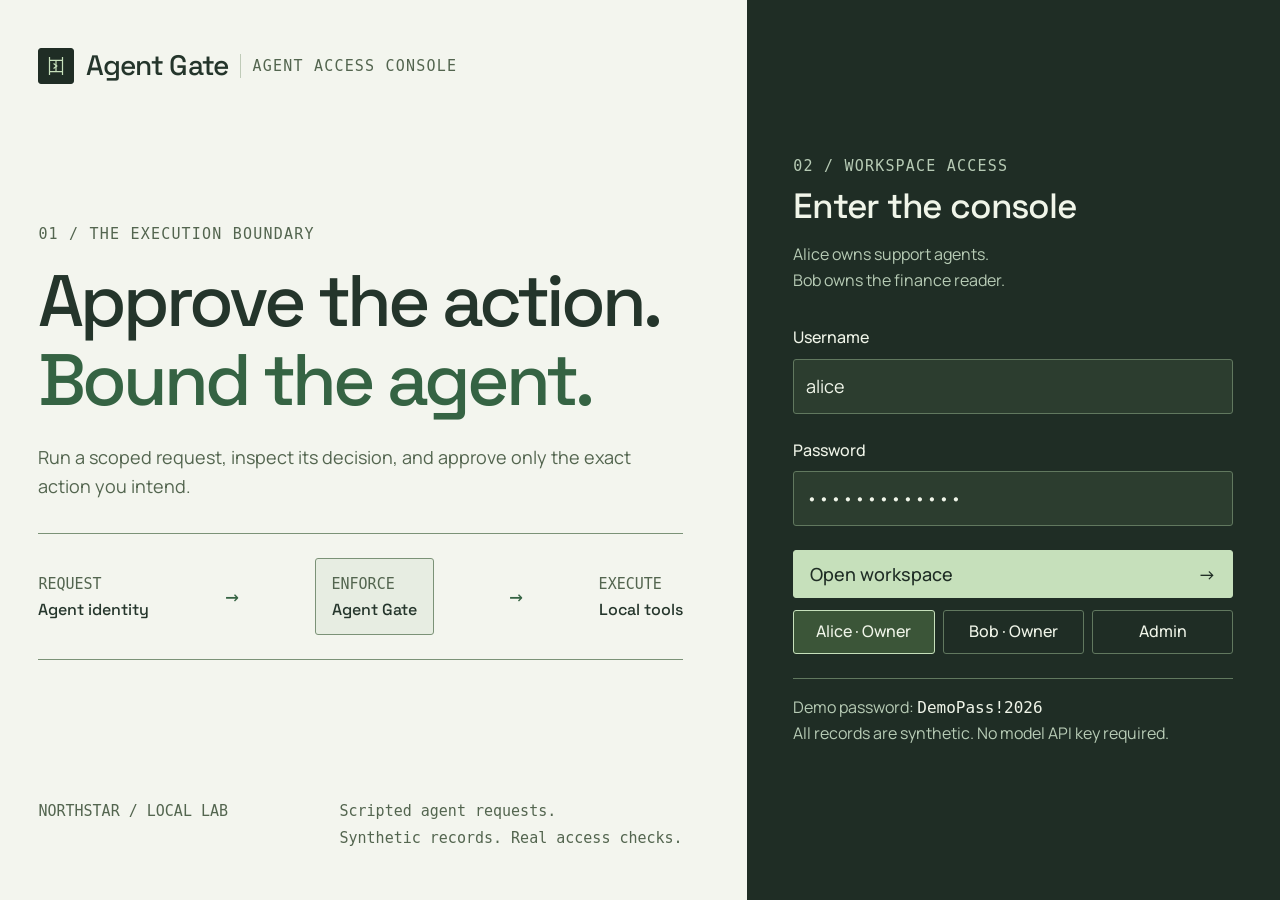
==== commit 2f7ce395: "Enlarge typography and pair Space Grotesk with Manrope across Agent Gate" ====
--- a/web/index.html
+++ b/web/index.html
@@ -4,8 +4,8 @@
   <meta charset="utf-8">
   <meta name="viewport" content="width=device-width,initial-scale=1">
   <meta name="theme-color" content="#202a25">
-  <title>Agent Gate · Agent Access Console</title>
-  <meta name="description" content="Scoped agent identities, exact-action approvals, and local mock enterprise tools.">
+  <title>Agent Gate · Agent Access Security Lab</title>
+  <meta name="description" content="Explore scoped agent identities, blocked tool calls, and exact-action approvals in an interactive security lab.">
   <meta property="og:title" content="Agent Gate · Accountable agent access">
   <meta property="og:description" content="Run a scoped request. Inspect its decision. Approve the exact action.">
   <meta property="og:type" content="website">
@@ -14,8 +14,8 @@
   <meta property="og:image:height" content="630">
   <meta name="twitter:card" content="summary_large_image">
   <link rel="icon" href="favicon.svg">
-  <link rel="preload" href="fonts/plex-regular.woff" as="font" type="font/woff" crossorigin>
-  <link rel="preload" href="fonts/plex-semibold.woff" as="font" type="font/woff" crossorigin>
+  <link rel="preload" href="fonts/manrope-latin-variable.woff" as="font" type="font/woff" crossorigin>
+  <link rel="preload" href="fonts/space-grotesk-latin-variable.woff" as="font" type="font/woff" crossorigin>
   <link rel="stylesheet" href="style.css">
   <script src="app.js" defer></script>
 </head>
--- a/web/style.css
+++ b/web/style.css
@@ -1,27 +1,26 @@
-@font-face{font-family:'Plex';src:url('fonts/plex-regular.woff') format('woff');font-weight:400;font-display:swap}
-@font-face{font-family:'Plex';src:url('fonts/plex-medium.woff') format('woff');font-weight:500;font-display:swap}
-@font-face{font-family:'Plex';src:url('fonts/plex-semibold.woff') format('woff');font-weight:600 800;font-display:swap}
+@font-face{font-family:'Manrope';src:url('fonts/manrope-latin-variable.woff') format('woff');font-style:normal;font-weight:200 800;font-display:swap}
+@font-face{font-family:'Space Grotesk';src:url('fonts/space-grotesk-latin-variable.woff') format('woff');font-style:normal;font-weight:300 700;font-display:swap}
 :root{
  --surface:#f3f5ee;--surface-raised:#fcfdf8;--surface-inset:#e7ede2;--surface-dark:#1f2d25;
  --text:#24352b;--text-muted:#53654f;--text-on-dark:#f0f5e9;--text-muted-on-dark:#b7cbb5;
  --border:#bfcbb8;--border-strong:#7b9277;--border-on-dark:#61785f;
  --accent:#356343;--accent-hover:#244f33;--accent-contrast:#fff;--accent-light:#c6e0bb;
  --focus:#245f39;--error:#983c32;--error-surface:#f6e7df;--pending:#78521d;--pending-surface:#f5edda;
- --font-display:'Plex',sans-serif;--font-text:'Plex',sans-serif;--font-data:ui-monospace,'SFMono-Regular',Consolas,monospace;
- --type-xs:.75rem;--type-sm:.875rem;--type-base:clamp(1rem,.94rem + .18vw,1.125rem);--type-md:1.25rem;--type-lg:1.563rem;--type-xl:1.953rem;--type-2xl:2.441rem;--type-display:clamp(2.441rem,1.5rem + 3.5vw,4.768rem);
+ --font-display:'Space Grotesk',sans-serif;--font-text:'Manrope',sans-serif;--font-data:ui-monospace,'SFMono-Regular',Consolas,monospace;
+ --type-xs:.9375rem;--type-sm:1rem;--type-base:1.125rem;--type-md:1.40625rem;--type-lg:1.7578rem;--type-xl:2.1973rem;--type-2xl:2.7466rem;--type-display:clamp(2.75rem,1.75rem + 3.5vw,5.364rem);
  --space-1:4px;--space-2:8px;--space-3:12px;--space-4:16px;--space-6:24px;--space-8:32px;--space-12:48px;--space-16:64px;--space-24:96px;--space-32:128px;
  --radius:3px;--duration-fast:160ms;--duration-enter:360ms;--ease-enter:cubic-bezier(.2,.8,.2,1);--ease-exit:cubic-bezier(.4,0,1,1);
  --page-gutter:clamp(16px,3vw,48px);--max-width:1440px;color-scheme:light;
 }
 *{box-sizing:border-box}html{scroll-behavior:smooth}body{margin:0;background:var(--surface);color:var(--text);font:var(--type-base)/1.6 var(--font-text);-webkit-font-smoothing:antialiased}::selection{background:var(--accent-light);color:var(--surface-dark)}
 button,input,select,textarea{font:inherit}button,a,input,select,textarea{outline-offset:4px}button,a{touch-action:manipulation}
-:where(button,a,input,select,textarea):focus-visible{outline:2px solid var(--focus);outline-offset:4px}
+:where(button,a,input,select,textarea,summary):focus-visible{outline:2px solid var(--focus);outline-offset:4px}
 button,.button-link{display:inline-flex;align-items:center;justify-content:center;gap:var(--space-3);min-height:44px;min-width:44px;padding:var(--space-2) var(--space-4);border:1px solid var(--border-strong);border-radius:var(--radius);background:var(--surface-raised);color:var(--text);font-weight:500;cursor:pointer;text-decoration:none;transition:background var(--duration-fast) var(--ease-enter),border-color var(--duration-fast) var(--ease-enter),color var(--duration-fast) var(--ease-enter),transform var(--duration-fast) var(--ease-enter)}
 button:hover,.button-link:hover{background:var(--surface-inset);border-color:var(--accent);color:var(--accent-hover)}button:active,.button-link:active{transform:translateY(1px);transition-timing-function:var(--ease-exit)}button:disabled{background:var(--surface-inset);color:var(--text-muted);border-color:var(--border);cursor:not-allowed;transform:none;opacity:.72}button[aria-busy=true]{cursor:wait}
 .primary{background:var(--accent);color:var(--accent-contrast);border-color:var(--accent)}.primary:hover{background:var(--accent-hover);color:var(--accent-contrast);border-color:var(--accent-hover)}
 a{color:var(--accent);text-underline-offset:4px;transition:color var(--duration-fast) var(--ease-enter)}a:hover{color:var(--accent-hover)}
 input,select,textarea{width:100%;min-width:0;min-height:48px;padding:var(--space-3);background:var(--surface-raised);border:1px solid var(--border-strong);border-radius:var(--radius);color:var(--text);transition:border-color var(--duration-fast) var(--ease-enter),background var(--duration-fast) var(--ease-enter)}input:hover,select:hover,textarea:hover{border-color:var(--accent)}input:focus,select:focus,textarea:focus{border-color:var(--accent);background:#fff}input[aria-invalid=true],textarea[aria-invalid=true]{border-color:var(--error)}textarea{min-height:144px;resize:vertical;font-family:var(--font-data);font-size:var(--type-sm);line-height:1.65}
-label{display:block;margin-bottom:var(--space-2);font-size:var(--type-sm);font-weight:500}h1,h2,h3,p{margin:0}h1,h2,h3{text-wrap:balance;font-family:var(--font-display);font-weight:500;line-height:1.15}h1{font-size:clamp(1.953rem,1.35rem + 1.5vw,2.8rem);letter-spacing:-.045em}h2{font-size:var(--type-lg);letter-spacing:-.035em}h3{font-size:var(--type-md);letter-spacing:-.025em}p{max-width:70ch}.muted{color:var(--text-muted);font-size:var(--type-sm);line-height:1.6}.small{font-size:var(--type-sm);line-height:1.6}.mono{font:var(--type-sm)/1.6 var(--font-data);overflow-wrap:anywhere}.eyebrow,.meta-label,.panel-kicker,.section-index,.nav-index,.environment{font:var(--type-xs)/1.6 var(--font-data);letter-spacing:.08em;text-transform:uppercase}.eyebrow,.panel-kicker{color:var(--text-muted);margin-bottom:var(--space-2)}strong{font-weight:600}.hidden{display:none!important}
+label{display:block;margin-bottom:var(--space-2);font-size:var(--type-sm);font-weight:500}h1,h2,h3,p{margin:0}h1,h2,h3{text-wrap:balance;font-family:var(--font-display);font-weight:500;line-height:1.15}h1{font-size:clamp(2.2rem,1.5rem + 1.7vw,3.15rem);letter-spacing:-.045em}h2{font-size:var(--type-lg);letter-spacing:-.035em}h3{font-size:var(--type-md);letter-spacing:-.025em}p{max-width:70ch}.muted{color:var(--text-muted);font-size:var(--type-sm);line-height:1.6}.small{font-size:var(--type-sm);line-height:1.6}.mono{font:var(--type-sm)/1.6 var(--font-data);overflow-wrap:anywhere}.eyebrow,.meta-label,.panel-kicker,.section-index,.nav-index,.environment{font:var(--type-xs)/1.6 var(--font-data);letter-spacing:.08em;text-transform:uppercase}.eyebrow,.panel-kicker{color:var(--text-muted);margin-bottom:var(--space-2)}strong{font-weight:600}.hidden{display:none!important}
 .skip-link{position:fixed;top:var(--space-3);left:var(--space-3);transform:translateY(-200%);padding:var(--space-3) var(--space-4);background:var(--surface-raised);border:1px solid var(--accent);z-index:100}.skip-link:focus{transform:none}
 .shell{min-height:100vh}.console-head{background:var(--surface-dark);color:var(--text-on-dark);padding-inline:var(--page-gutter);border-bottom:1px solid var(--border-on-dark)}.console-top{display:flex;align-items:center;justify-content:space-between;gap:var(--space-4);max-width:var(--max-width);margin:auto;padding-block:var(--space-6)}.brand{display:flex;align-items:center;gap:var(--space-3);font:500 var(--type-lg)/1.2 var(--font-display);letter-spacing:-.035em;white-space:nowrap}.mark{display:grid;place-items:center;flex-shrink:0;width:36px;height:36px;color:var(--accent-light);border:1px solid var(--border-on-dark);border-radius:var(--radius)}.mark svg{width:26px;height:26px}.brand-divider,.brand-caption{display:none}.environment{font-size:var(--type-xs);color:var(--text-muted-on-dark);max-width:140px;text-align:right}
 .nav{display:grid;grid-template-columns:repeat(4,minmax(0,1fr));gap:var(--space-1);border-top:1px solid var(--border-on-dark);padding-block:var(--space-2);max-width:var(--max-width);margin:auto}.nav button{grid-column:span 2;justify-content:flex-start;min-height:48px;background:transparent;border-color:transparent;color:var(--text-muted-on-dark);font-size:var(--type-sm);font-weight:400;padding-inline:var(--space-3);position:relative}.nav button:last-child{grid-column:span 4}.nav button:hover{color:var(--text-on-dark);background:#334b37;border-color:#6b8766}.nav button.active{color:var(--text-on-dark);background:#33432f;border-color:#819e75}.nav button.active:hover{background:#3e5438;border-color:var(--accent-light)}.nav button:focus-visible{outline-color:var(--accent-light);outline-offset:-4px}.nav-index{font-size:var(--type-xs);color:var(--text-muted-on-dark)}
@@ -34,11 +33,11 @@
 .result{padding-top:var(--space-6);margin-top:var(--space-6);border-top:1px solid var(--border)}.result-banner{display:flex;gap:var(--space-4);align-items:center;margin-bottom:var(--space-6)}.result-symbol{display:grid;place-items:center;flex-shrink:0;width:36px;height:36px;border:1px solid var(--border-strong);border-radius:var(--radius);font-size:var(--type-lg)}.result-empty .meta-label{margin-bottom:var(--space-2)}.waiting-label{display:block;font:var(--type-xs)/1.6 var(--font-data);color:var(--text-muted);margin-top:var(--space-4)}.result-banner .spaced{margin-top:var(--space-2)}.trace{list-style:none;padding:0;margin:var(--space-4) 0;counter-reset:trace}.trace li{display:flex;gap:var(--space-4);padding-block:var(--space-2);border-bottom:1px solid var(--border);font-size:var(--type-sm);counter-increment:trace;overflow-wrap:anywhere}.trace li:before{content:counter(trace,decimal-leading-zero);font:var(--type-xs)/1.8 var(--font-data);color:var(--accent);flex-shrink:0}.code{background:var(--surface-dark);color:var(--text-on-dark);border:1px solid var(--border-on-dark);border-radius:var(--radius);padding:var(--space-4);font:var(--type-sm)/1.65 var(--font-data);white-space:pre-wrap;overflow-wrap:anywhere;max-height:360px;overflow-y:auto;margin:var(--space-4) 0 0;max-width:100%}
 .notice{border:1px solid var(--border);border-radius:var(--radius);background:var(--surface-inset);padding:var(--space-4);font-size:var(--type-sm);margin-bottom:var(--space-6);line-height:1.65}.empty{padding:var(--space-6) 0;color:var(--text-muted);font-size:var(--type-sm)}.spaced{margin-top:var(--space-6)}.table-wrap{max-width:100%;min-width:0}table{width:100%;border-collapse:collapse;table-layout:fixed;font-size:var(--type-sm)}th{text-align:left;font:var(--type-xs)/1.6 var(--font-data);color:var(--text-muted);background:var(--surface);text-transform:uppercase;padding:var(--space-4) var(--space-3);border-bottom:1px solid var(--border-strong);overflow-wrap:anywhere}td{vertical-align:top;padding:var(--space-4) var(--space-3);border-bottom:1px solid var(--border);overflow-wrap:anywhere;font-variant-numeric:tabular-nums}td pre{margin:var(--space-2) 0 0;white-space:pre-wrap;overflow-wrap:anywhere}td .muted{margin-top:var(--space-1)}tbody tr{transition:background var(--duration-fast) var(--ease-enter)}tbody tr:hover{background:var(--surface-inset)}
 /* Evidence reflows into labeled rows rather than requiring sideways scrolling. */
-@media(max-width:767px){table,tbody,tr,td{display:block;width:100%}thead{position:absolute;width:1px;height:1px;overflow:hidden;clip-path:inset(50%)}tbody tr{padding:var(--space-4) 0;border-bottom:1px solid var(--border)}td{display:grid;grid-template-columns:88px minmax(0,1fr);gap:var(--space-3);border:0;padding:var(--space-2) 0}td:before{content:attr(data-label);font:var(--type-xs)/1.6 var(--font-data);color:var(--text-muted);padding-top:var(--space-1)}td>div,td>pre{grid-column:2;min-width:0}td .actions{display:flex}td[colspan]{display:block}td[colspan]:before{display:none}}
+@media(max-width:999px){table,tbody,tr,td{display:block;width:100%}thead{position:absolute;width:1px;height:1px;overflow:hidden;clip-path:inset(50%)}tbody tr{padding:var(--space-4) 0;border-bottom:1px solid var(--border)}td{display:grid;grid-template-columns:minmax(88px,28%) minmax(0,1fr);gap:var(--space-3);border:0;padding:var(--space-2) 0}td:before{content:attr(data-label);font:var(--type-xs)/1.6 var(--font-data);color:var(--text-muted);padding-top:var(--space-1)}td>div,td>pre{grid-column:2;min-width:0}td .actions{display:flex}td[colspan]{display:block}td[colspan]:before{display:none}}
 .console-foot{display:grid;gap:var(--space-2);margin-top:var(--space-8);padding-top:var(--space-4);border-top:1px solid var(--border);font:var(--type-xs)/1.8 var(--font-data);color:var(--text-muted)}#toast{position:fixed;inset:auto var(--space-4) var(--space-4);padding:var(--space-4);background:var(--surface-dark);color:var(--text-on-dark);border:1px solid var(--border-on-dark);border-radius:var(--radius);z-index:50;font-size:var(--type-sm);max-width:480px}#toast.error{background:var(--error-surface);color:var(--error);border-color:#c49a8c}.error-text{font-size:var(--type-sm);color:var(--error);margin-top:var(--space-2)}.error-text:empty{display:none}.loading-record{background:var(--surface-inset);padding:var(--space-4);font-size:var(--type-sm);border-radius:var(--radius)}
 .login-wrap{display:grid;grid-template-columns:repeat(4,minmax(0,1fr));min-height:100vh}.login-story,.login-side{grid-column:span 4}.login-story{padding:var(--space-8) var(--page-gutter);display:flex;flex-direction:column;gap:var(--space-8)}.login-story .mark{background:var(--surface-dark);border-color:var(--surface-dark)}.login-copy{max-width:70ch}.login-story h1{font-size:var(--type-display);letter-spacing:-.055em;line-height:1.08;margin:var(--space-4) 0 var(--space-6)}.login-story h1 span{color:var(--accent)}.intro{font-size:var(--type-base);color:var(--text-muted);max-width:60ch}.boundary-diagram{display:flex;align-items:center;justify-content:space-between;gap:var(--space-2);padding-block:var(--space-6);border-block:1px solid var(--border-strong);margin-top:var(--space-8);font:var(--type-xs)/1.8 var(--font-data);color:var(--text-muted)}.boundary-diagram strong{display:block;font:500 var(--type-sm)/1.5 var(--font-display);color:var(--text)}.boundary-arrow{color:var(--accent);font-size:var(--type-md)}.boundary-center{background:var(--surface-inset);border:1px solid var(--border-strong);border-radius:var(--radius);padding:var(--space-2)}.story-footer{font:var(--type-xs)/1.8 var(--font-data);color:var(--text-muted)}.story-footer p{margin-top:var(--space-3)}
 .login-side{padding:var(--space-12) var(--page-gutter);background:var(--surface-dark);color:var(--text-on-dark);display:flex;align-items:center;justify-content:center}.login-form{width:100%;max-width:440px}.login-form .eyebrow,.login-form>.muted{color:var(--text-muted-on-dark)}.login-form h2{font-size:var(--type-xl);margin-bottom:var(--space-4)}.login-form form{margin-top:var(--space-8)}.login-form .field{margin-bottom:var(--space-6)}.login-form input{color:var(--text-on-dark);background:#2c3d2f;border-color:var(--border-on-dark)}.login-form input:hover,.login-form input:focus{background:#344834;border-color:var(--accent-light)}.login-form :focus-visible{outline-color:var(--accent-light)}.login-form .primary{width:100%;min-height:48px;justify-content:space-between;background:var(--accent-light);color:var(--surface-dark);border-color:var(--accent-light)}.login-form .primary:hover{background:#dfedcf;border-color:#dfedcf}.login-users{display:flex;gap:var(--space-2);flex-wrap:wrap;margin-top:var(--space-3)}.login-users button{flex:1;min-width:88px;background:transparent;color:var(--text-on-dark);border-color:var(--border-on-dark);font-size:var(--type-sm)}.login-users button:hover,.login-users button[aria-pressed=true]{background:#3b5538;border-color:var(--accent-light)}.login-foot{margin-top:var(--space-6);padding-top:var(--space-4);border-top:1px solid var(--border-on-dark);color:var(--text-muted-on-dark);font-size:var(--type-sm)}.login-foot .mono{color:var(--text-on-dark)}.login-form .error-text{color:#ffd4bf}.login-form .primary:disabled{background:#8fa487;border-color:#8fa487;color:#1f2d25}.login-proof{margin-top:var(--space-6);font:var(--type-xs)/1.8 var(--font-data);color:var(--text-muted-on-dark)}
 .not-found{max-width:var(--max-width);margin:auto;padding:var(--space-12) var(--page-gutter);min-height:100vh;display:grid;align-content:center;gap:var(--space-8)}.not-found h1{font-size:var(--type-display);max-width:14ch}.not-found .button-link{justify-self:start}.not-found .brand .mark{background:var(--surface-dark)}
-@media(min-width:768px){.brand-caption{display:block;font:var(--type-xs)/1.6 var(--font-data);letter-spacing:.08em;color:var(--text-muted-on-dark);text-transform:uppercase}.brand-divider{display:block;width:1px;height:24px;background:var(--border-on-dark)}.environment{font-size:var(--type-xs);max-width:none}.nav{display:flex;gap:var(--space-2);padding-block:var(--space-2)}.nav button{font-size:var(--type-sm);padding-inline:var(--space-4);flex:1}.nav button:last-child{grid-column:auto}.main{padding-block:var(--space-12)}.topline{grid-template-columns:repeat(12,minmax(0,1fr));align-items:center}.topline>div:first-child{grid-column:span 7}.topline .top-actions{grid-column:span 5;justify-content:flex-end}.status-strip{display:flex}.status-item{flex:1;padding:var(--space-6)}.status-item:first-child{padding-left:0}.status-item:nth-child(2),.status-item:last-child{border-left:1px solid var(--border);border-top:0;padding-left:var(--space-6)}.status-item:last-child{justify-content:flex-start}.status-item .muted{display:block;font-size:var(--type-xs)}.status-value{font-size:var(--type-xl)}.workspace{grid-template-columns:repeat(12,minmax(0,1fr));gap:var(--space-8)}.workspace>.panel{grid-column:span 12}.builder-section{grid-template-columns:repeat(12,minmax(0,1fr));gap:var(--space-6)}.step-caption{grid-column:span 2;display:block}.step-caption .meta-label{margin-bottom:var(--space-2)}.builder-fields{grid-column:span 10}.request-fields{grid-template-columns:minmax(0,1fr) minmax(160px,.7fr)}.identity-controls{grid-template-columns:minmax(0,1fr) auto;align-items:end}.identity-controls button{min-height:48px}.execute-bar{grid-template-columns:minmax(0,1fr) auto;align-items:center;gap:var(--space-6)}.execute-bar button{min-width:220px}.permission-panel{display:grid;grid-template-columns:repeat(12,minmax(0,1fr));gap:var(--space-6)}.permission-panel .panel-head,.permission-panel .boundary-note{grid-column:span 12;margin:0}.permission-panel>div:nth-child(2){grid-column:span 6}.permission-panel .divider{display:none}.permission-panel>div:nth-child(4){grid-column:span 6}.permission-panel .boundary-note{padding-top:var(--space-6)}.circuit-grid{grid-template-columns:repeat(6,minmax(0,1fr));gap:var(--space-4)}.console-foot{display:flex;justify-content:space-between}#toast{left:auto;right:var(--space-6);bottom:var(--space-6)}.login-wrap{grid-template-columns:repeat(12,minmax(0,1fr))}.login-story{grid-column:span 7;justify-content:space-between;padding-block:var(--space-12)}.login-side{grid-column:span 5;padding-block:var(--space-12)}.login-copy{margin-block:var(--space-12)}.login-story .brand-caption,.login-story .brand-divider{display:none}.boundary-diagram{font-size:var(--type-xs);gap:var(--space-3)}.boundary-center{padding:var(--space-3) var(--space-4)}.story-footer{display:flex;justify-content:space-between;gap:var(--space-6)}.story-footer p{margin:0}.result-empty{display:flex;align-items:start;justify-content:space-between;gap:var(--space-6)}.waiting-label{margin:0}}
+@media(min-width:768px){.brand-caption{display:block;font:var(--type-xs)/1.6 var(--font-data);letter-spacing:.08em;color:var(--text-muted-on-dark);text-transform:uppercase}.brand-divider{display:block;width:1px;height:24px;background:var(--border-on-dark)}.environment{font-size:var(--type-xs);max-width:none}.nav{display:flex;flex-wrap:wrap;gap:var(--space-2);padding-block:var(--space-2)}.nav button{font-size:var(--type-sm);padding-inline:var(--space-4);flex:1 1 170px}.nav button:last-child{grid-column:auto}.main{padding-block:var(--space-12)}.topline{grid-template-columns:repeat(12,minmax(0,1fr));align-items:center}.topline>div:first-child{grid-column:span 7}.topline .top-actions{grid-column:span 5;justify-content:flex-end}.status-strip{display:flex}.status-item{flex:1;padding:var(--space-6)}.status-item:first-child{padding-left:0}.status-item:nth-child(2),.status-item:last-child{border-left:1px solid var(--border);border-top:0;padding-left:var(--space-6)}.status-item:last-child{justify-content:flex-start}.status-item .muted{display:block;font-size:var(--type-xs)}.status-value{font-size:var(--type-xl)}.workspace{grid-template-columns:repeat(12,minmax(0,1fr));gap:var(--space-8)}.workspace>.panel{grid-column:span 12}.builder-section{grid-template-columns:repeat(12,minmax(0,1fr));gap:var(--space-6)}.step-caption{grid-column:span 2;display:block}.step-caption .meta-label{margin-bottom:var(--space-2)}.builder-fields{grid-column:span 10}.request-fields{grid-template-columns:minmax(0,1fr) minmax(160px,.7fr)}.identity-controls{grid-template-columns:minmax(0,1fr) auto;align-items:end}.identity-controls button{min-height:48px}.execute-bar{grid-template-columns:minmax(0,1fr) auto;align-items:center;gap:var(--space-6)}.execute-bar button{min-width:220px}.permission-panel{display:grid;grid-template-columns:repeat(12,minmax(0,1fr));gap:var(--space-6)}.permission-panel .panel-head,.permission-panel .boundary-note{grid-column:span 12;margin:0}.permission-panel>div:nth-child(2){grid-column:span 6}.permission-panel .divider{display:none}.permission-panel>div:nth-child(4){grid-column:span 6}.permission-panel .boundary-note{padding-top:var(--space-6)}.circuit-grid{grid-template-columns:repeat(3,minmax(0,1fr));gap:var(--space-4)}.console-foot{display:flex;justify-content:space-between}#toast{left:auto;right:var(--space-6);bottom:var(--space-6)}.login-wrap{grid-template-columns:repeat(12,minmax(0,1fr))}.login-story{grid-column:span 7;justify-content:space-between;padding-block:var(--space-12)}.login-side{grid-column:span 5;padding-block:var(--space-12)}.login-copy{margin-block:var(--space-12)}.login-story .brand-caption,.login-story .brand-divider{display:none}.boundary-diagram{font-size:var(--type-xs);gap:var(--space-3)}.boundary-center{padding:var(--space-3) var(--space-4)}.story-footer{display:flex;justify-content:space-between;gap:var(--space-6)}.story-footer p{margin:0}.result-empty{display:flex;align-items:start;justify-content:space-between;gap:var(--space-6)}.waiting-label{margin:0}}
 @media(min-width:1200px){.workspace>.request-panel{grid-column:span 8}.workspace>.permission-panel{grid-column:span 4;display:block}.permission-panel .panel-head{margin-bottom:var(--space-6)}.permission-panel .divider{display:block}.permission-panel .boundary-note{margin-top:var(--space-6)}.panel{padding:var(--space-8)}.login-story{padding-block:var(--space-12);padding-right:var(--space-16)}.login-story .brand-caption{display:block;color:var(--text-muted)}.login-story .brand-divider{display:block;background:var(--border)}.login-copy{margin-block:var(--space-16)}}
 @media(prefers-reduced-motion:reduce){html{scroll-behavior:auto}*,*:before,*:after{animation:none!important;transition:none!important}}
